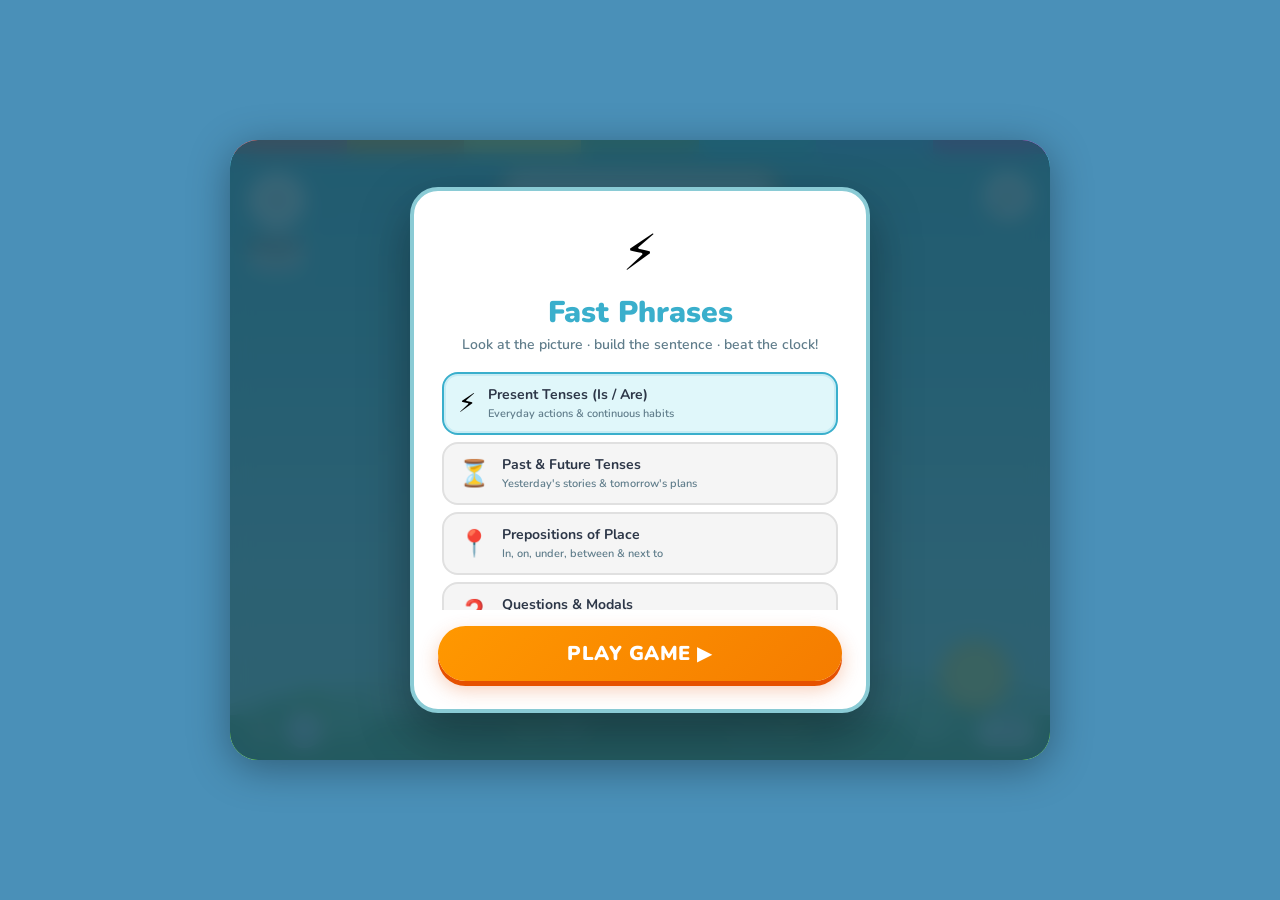
==== backend/game/index.html @ 010b6bb2 "feat: real microphone speaking test with lossless audio compression and IELTS AI evaluation, 1-click" ====
<!DOCTYPE html>
<html lang="en">
<head>
    <meta charset="UTF-8">
    <meta name="viewport" content="width=device-width, initial-scale=1.0, maximum-scale=1.0, user-scalable=no">
    <title>Fast Phrases · Speed Sentence Building Game</title>
    <link rel="preconnect" href="https://fonts.googleapis.com">
    <link rel="preconnect" href="https://fonts.gstatic.com" crossorigin>
    <link href="https://fonts.googleapis.com/css2?family=Fredoka:wght@400;500;600;700&family=Nunito:wght@600;700;800;900&display=swap" rel="stylesheet">
    <style>
        /* ================================================================
           CSS VARIABLES & RESET
           ================================================================ */
        :root {
            --font: 'Nunito', 'Fredoka', system-ui, sans-serif;
            --sky-top: #3AAFCC;
            --sky-mid: #5CC5D8;
            --sky-bot: #8ED8E4;
            --grass-green: #7BC67E;
            --grass-dark: #5DAF60;
            --bush-green: #6DBF5E;
            --bush-dark: #4EA04A;
            --sun-yellow: #FFE44D;
            --sun-orange: #FFD12B;
            --card-bg: rgba(255, 255, 255, 0.12);
            --btn-teal: #C5E8ED;
            --btn-teal-dark: #9FD4DC;
            --btn-teal-border: #8ACBD5;
            --cloud-white: #FFFFFF;
            --gold-frame: #D4A843;
            --gold-light: #F0D078;
            --score-bg: #EEEEEE;
            --text-dark: #2D3748;
            --text-muted: #607D8B;
        }

        * { box-sizing: border-box; margin: 0; padding: 0; }
        *:not(input):not(textarea) { user-select: none; -webkit-user-select: none; }
        html, body { height: 100%; overflow: hidden; }

        body {
            font-family: var(--font);
            background: #4A90B8;
            display: flex;
            align-items: center;
            justify-content: center;
            padding: 10px;
        }

        /* ================================================================
           GAME VIEWPORT — Rounded tablet-style container
           ================================================================ */
        .game-viewport {
            position: relative;
            width: 100%;
            max-width: 820px;
            height: 100%;
            max-height: 620px;
            border-radius: 28px;
            overflow: hidden;
            box-shadow:
                0 8px 40px rgba(0, 0, 0, 0.35),
                inset 0 0 0 4px rgba(255, 255, 255, 0.2);
            display: flex;
            flex-direction: column;
        }

        /* ================================================================
           RAINBOW TIMER BAR (top)
           ================================================================ */
        .rainbow-timer {
            height: 14px;
            display: flex;
            flex-shrink: 0;
            position: relative;
            overflow: hidden;
        }

        .rainbow-timer .segment {
            flex: 1;
            transition: opacity 0.3s ease;
        }

        .rainbow-timer .seg-red { background: #EF5350; }
        .rainbow-timer .seg-orange { background: #FF9800; }
        .rainbow-timer .seg-yellow { background: #FFEB3B; }
        .rainbow-timer .seg-green { background: #66BB6A; }
        .rainbow-timer .seg-teal { background: #26C6DA; }
        .rainbow-timer .seg-blue { background: #42A5F5; }
        .rainbow-timer .seg-purple { background: #AB47BC; }

        .rainbow-timer .segment.depleted {
            opacity: 0.15;
        }

        /* ================================================================
           MAIN GAME AREA — Sky + Landscape
           ================================================================ */
        .game-scene {
            flex: 1;
            position: relative;
            background: linear-gradient(180deg, #3AAFCC 0%, #5CC5D8 35%, #8ED8E4 65%, #A8E4CC 100%);
            display: flex;
            flex-direction: column;
            align-items: center;
            overflow: hidden;
        }

        /* ---- Landscape Elements (SVG-drawn) ---- */
        .landscape {
            position: absolute;
            bottom: 0;
            left: 0;
            right: 0;
            height: 140px;
            pointer-events: none;
            z-index: 0;
        }

        /* Sun */
        .sun {
            position: absolute;
            bottom: 50px;
            right: 40px;
            width: 70px;
            height: 70px;
            background: radial-gradient(circle, #FFE44D 40%, #FFD12B 70%, transparent 72%);
            border-radius: 50%;
            z-index: 0;
            animation: sun-glow 4s ease-in-out infinite alternate;
        }

        @keyframes sun-glow {
            from { box-shadow: 0 0 30px rgba(255, 228, 77, 0.5); transform: scale(1); }
            to { box-shadow: 0 0 50px rgba(255, 228, 77, 0.7); transform: scale(1.06); }
        }

        /* ---- Score Badge (circular, left side) ---- */
        .score-badge {
            position: absolute;
            top: 18px;
            left: 18px;
            z-index: 10;
            display: flex;
            flex-direction: column;
            align-items: center;
            gap: 6px;
        }

        .score-circle {
            width: 56px;
            height: 56px;
            background: #FFFFFF;
            border-radius: 50%;
            display: flex;
            align-items: center;
            justify-content: center;
            font-size: 20px;
            font-weight: 900;
            color: var(--text-dark);
            box-shadow: 0 3px 10px rgba(0, 0, 0, 0.15);
        }

        .score-label {
            background: #E0E0E0;
            padding: 3px 12px;
            border-radius: 20px;
            font-size: 12px;
            font-weight: 800;
            color: #555;
            text-align: center;
            line-height: 1.2;
        }
        .score-label .score-num {
            display: block;
            font-size: 14px;
            color: #333;
        }

        /* ---- Sound Button (right side) ---- */
        .sound-btn {
            position: absolute;
            top: 18px;
            right: 18px;
            z-index: 10;
            width: 48px;
            height: 48px;
            background: #FFFFFF;
            border: none;
            border-radius: 50%;
            font-size: 22px;
            cursor: pointer;
            box-shadow: 0 3px 10px rgba(0, 0, 0, 0.15);
            display: flex;
            align-items: center;
            justify-content: center;
            transition: transform 0.15s;
        }
        .sound-btn:hover { transform: scale(1.08); }
        .sound-btn:active { transform: scale(0.95); }
        .sound-btn.muted { opacity: 0.5; }

        /* ---- Lives (hearts, right of score or right side) ---- */
        .lives-row {
            position: absolute;
            top: 82px;
            left: 18px;
            z-index: 10;
            display: flex;
            gap: 3px;
        }
        .lives-row .heart {
            font-size: 18px;
            transition: transform 0.3s, opacity 0.3s, filter 0.3s;
        }
        .lives-row .heart.lost {
            opacity: 0.3;
            filter: grayscale(1);
        }
        .lives-row .heart.shake {
            animation: heart-shake 0.4s ease;
        }

        @keyframes heart-shake {
            0%, 100% { transform: translateX(0); }
            20%, 60% { transform: translateX(-3px); }
            40%, 80% { transform: translateX(3px); }
        }

        /* ---- Progress Counter (bottom right) ---- */
        .progress-pill {
            position: absolute;
            bottom: 14px;
            right: 16px;
            z-index: 10;
            background: rgba(255, 255, 255, 0.85);
            padding: 4px 14px;
            border-radius: 20px;
            font-size: 14px;
            font-weight: 800;
            color: #555;
            box-shadow: 0 2px 6px rgba(0, 0, 0, 0.1);
        }

        /* ---- Settings (bottom left) ---- */
        .bottom-controls {
            position: absolute;
            bottom: 12px;
            left: 14px;
            z-index: 10;
            display: flex;
            gap: 6px;
        }
        .ctrl-btn {
            width: 36px;
            height: 36px;
            border-radius: 50%;
            border: none;
            font-size: 16px;
            cursor: pointer;
            display: flex;
            align-items: center;
            justify-content: center;
            box-shadow: 0 2px 6px rgba(0, 0, 0, 0.12);
            transition: transform 0.15s;
        }
        .ctrl-btn:hover { transform: scale(1.1); }
        .ctrl-btn.settings-btn { background: #E0E0E0; color: #555; }
        .ctrl-btn.flag-btn { background: #4CAF50; color: #FFF; }

        /* ================================================================
           ILLUSTRATION FRAME (Golden bordered image area)
           ================================================================ */
        .illustration-frame {
            margin-top: 16px;
            width: 280px;
            height: 200px;
            background: linear-gradient(135deg, #F0D078 0%, #D4A843 50%, #C49A38 100%);
            border-radius: 22px;
            padding: 5px;
            box-shadow: 0 6px 20px rgba(0, 0, 0, 0.2);
            z-index: 5;
            animation: frame-enter 0.45s cubic-bezier(0.34, 1.56, 0.64, 1);
        }

        @keyframes frame-enter {
            from { transform: scale(0.8) translateY(-15px); opacity: 0; }
            to { transform: scale(1) translateY(0); opacity: 1; }
        }

        .illustration-inner {
            width: 100%;
            height: 100%;
            background: linear-gradient(145deg, #E8F4FD, #DCEEFB);
            border-radius: 18px;
            display: flex;
            flex-direction: column;
            align-items: center;
            justify-content: center;
            gap: 8px;
            overflow: hidden;
            position: relative;
        }

        .illustration-emoji {
            font-size: 72px;
            animation: emoji-bounce 2.5s ease-in-out infinite;
            filter: drop-shadow(0 4px 8px rgba(0, 0, 0, 0.1));
        }

        @keyframes emoji-bounce {
            0%, 100% { transform: translateY(0) scale(1); }
            50% { transform: translateY(-8px) scale(1.05); }
        }

        .illustration-context {
            font-size: 13px;
            font-weight: 700;
            color: #3D6B7A;
            text-align: center;
            padding: 0 12px;
            max-width: 90%;
        }

        /* ================================================================
           CLOUD SENTENCE SLOT
           ================================================================ */
        .cloud-slot-wrapper {
            margin-top: -10px;
            z-index: 6;
            position: relative;
        }

        .cloud-slot {
            background: var(--cloud-white);
            min-width: 340px;
            max-width: 580px;
            min-height: 50px;
            padding: 10px 24px;
            border-radius: 30px;
            display: flex;
            align-items: center;
            justify-content: center;
            flex-wrap: wrap;
            gap: 6px;
            box-shadow: 0 4px 14px rgba(0, 0, 0, 0.08);
            position: relative;
            transition: all 0.3s ease;
        }

        /* Cloud bumps */
        .cloud-slot::before,
        .cloud-slot::after {
            content: '';
            position: absolute;
            background: var(--cloud-white);
            border-radius: 50%;
        }
        .cloud-slot::before {
            width: 40px;
            height: 40px;
            top: -14px;
            left: 60px;
        }
        .cloud-slot::after {
            width: 52px;
            height: 48px;
            top: -18px;
            right: 80px;
        }

        .cloud-slot .dots {
            font-size: 20px;
            font-weight: 900;
            color: #90A4AE;
            letter-spacing: 4px;
        }

        .cloud-slot.correct {
            background: #C8E6C9;
            animation: cloud-pop 0.45s ease;
        }
        .cloud-slot.correct::before, .cloud-slot.correct::after { background: #C8E6C9; }

        .cloud-slot.wrong {
            background: #FFCDD2;
            animation: cloud-shake 0.4s ease;
        }
        .cloud-slot.wrong::before, .cloud-slot.wrong::after { background: #FFCDD2; }

        @keyframes cloud-pop {
            0% { transform: scale(0.96); }
            40% { transform: scale(1.04); }
            100% { transform: scale(1); }
        }

        @keyframes cloud-shake {
            0%, 100% { transform: translateX(0); }
            15%, 55% { transform: translateX(-6px); }
            35%, 75% { transform: translateX(6px); }
        }

        .placed-word {
            background: #0288D1;
            color: #FFF;
            font-size: 16px;
            font-weight: 700;
            padding: 6px 16px;
            border-radius: 20px;
            box-shadow: 0 2px 0 #01579B;
            animation: word-pop 0.25s cubic-bezier(0.175, 0.885, 0.32, 1.275);
        }

        @keyframes word-pop {
            from { transform: scale(0.5); opacity: 0; }
            to { transform: scale(1); opacity: 1; }
        }

        /* ================================================================
           WORD CHOICE BUTTONS
           ================================================================ */
        .word-choices {
            margin-top: 12px;
            z-index: 5;
            display: flex;
            flex-wrap: wrap;
            justify-content: center;
            gap: 10px;
            padding: 0 20px;
            max-width: 600px;
        }

        .choice-btn {
            background: var(--btn-teal);
            color: var(--text-dark);
            border: 2.5px solid var(--btn-teal-border);
            font-family: var(--font);
            font-size: 17px;
            font-weight: 700;
            padding: 12px 26px;
            border-radius: 16px;
            cursor: pointer;
            box-shadow: 0 4px 0 var(--btn-teal-dark), 0 5px 10px rgba(0, 0, 0, 0.1);
            transition: all 0.1s ease;
            position: relative;
            top: 0;
        }

        .choice-btn:hover {
            top: -2px;
            box-shadow: 0 6px 0 var(--btn-teal-dark), 0 8px 14px rgba(0, 0, 0, 0.12);
            background: #D4EEF3;
        }

        .choice-btn:active {
            top: 3px;
            box-shadow: 0 1px 0 var(--btn-teal-dark);
        }

        .choice-btn.used {
            opacity: 0.2;
            pointer-events: none;
            box-shadow: none;
            top: 0;
            transform: scale(0.9);
        }

        .choice-btn.wrong-flash {
            animation: btn-shake 0.35s ease;
            background: #FFCDD2;
            border-color: #EF9A9A;
        }

        @keyframes btn-shake {
            0%, 100% { transform: translateX(0); }
            20%, 60% { transform: translateX(-4px); }
            40%, 80% { transform: translateX(4px); }
        }

        /* ================================================================
           SCORE POPUP
           ================================================================ */
        .score-popup {
            position: absolute;
            top: 40%;
            left: 50%;
            transform: translate(-50%, -50%);
            font-size: 36px;
            font-weight: 900;
            color: #FF9800;
            text-shadow: 0 3px 8px rgba(0, 0, 0, 0.25), 0 0 20px rgba(255, 152, 0, 0.4);
            z-index: 50;
            pointer-events: none;
            animation: score-fly 0.9s cubic-bezier(0.23, 1, 0.32, 1) forwards;
        }

        @keyframes score-fly {
            0% { transform: translate(-50%, -50%) scale(0.5); opacity: 0; }
            25% { transform: translate(-50%, -70%) scale(1.3); opacity: 1; }
            100% { transform: translate(-50%, -140%) scale(0.7); opacity: 0; }
        }

        /* ================================================================
           CONFETTI
           ================================================================ */
        .confetti-container {
            position: absolute;
            inset: 0;
            pointer-events: none;
            z-index: 100;
            overflow: hidden;
        }
        .confetti {
            position: absolute;
            border-radius: 3px;
            animation: confetti-fall linear forwards;
        }
        @keyframes confetti-fall {
            0% { transform: translateY(-20px) rotate(0deg); opacity: 1; }
            100% { transform: translateY(700px) rotate(720deg); opacity: 0; }
        }

        /* ================================================================
           OVERLAY SCREENS (Menu & Game Over)
           ================================================================ */
        .overlay {
            position: absolute;
            inset: 0;
            background: rgba(30, 80, 100, 0.88);
            backdrop-filter: blur(10px);
            display: flex;
            align-items: center;
            justify-content: center;
            padding: 16px;
            z-index: 200;
            overflow-y: auto;
        }
        .overlay.hidden { display: none !important; }

        .modal-card {
            background: #FFFFFF;
            border-radius: 28px;
            max-width: 460px;
            width: 100%;
            padding: 28px 24px;
            text-align: center;
            box-shadow: 0 20px 50px rgba(0, 0, 0, 0.35);
            border: 4px solid var(--btn-teal-border);
            animation: modal-pop 0.4s cubic-bezier(0.34, 1.56, 0.64, 1);
        }

        @keyframes modal-pop {
            from { transform: scale(0.75) translateY(20px); opacity: 0; }
            to { transform: scale(1) translateY(0); opacity: 1; }
        }

        .modal-card .game-logo { font-size: 50px; margin-bottom: 4px; }
        .modal-card h1 {
            font-size: 30px;
            font-weight: 900;
            color: var(--sky-top);
            margin-bottom: 2px;
        }
        .modal-card .subtitle {
            font-size: 14px;
            color: var(--text-muted);
            margin-bottom: 16px;
            font-weight: 600;
        }

        /* Category buttons in menu */
        .cat-grid {
            display: flex;
            flex-direction: column;
            gap: 7px;
            margin-bottom: 16px;
            max-height: 240px;
            overflow-y: auto;
            padding: 2px 4px;
        }
        .cat-grid::-webkit-scrollbar { width: 4px; }
        .cat-grid::-webkit-scrollbar-track { background: transparent; }
        .cat-grid::-webkit-scrollbar-thumb { background: #B0BEC5; border-radius: 10px; }

        .cat-btn {
            background: #F5F5F5;
            border: 2px solid #E0E0E0;
            border-radius: 16px;
            padding: 11px 14px;
            display: flex;
            align-items: center;
            gap: 12px;
            cursor: pointer;
            text-align: left;
            transition: all 0.15s ease;
            font-family: var(--font);
        }
        .cat-btn:hover {
            border-color: var(--sky-top);
            background: #E0F7FA;
            transform: translateX(3px);
        }
        .cat-btn.selected {
            border-color: var(--sky-top);
            background: #E0F7FA;
            box-shadow: inset 0 0 0 2px rgba(58, 175, 204, 0.15);
        }
        .cat-btn .cat-emoji { font-size: 26px; flex-shrink: 0; }
        .cat-btn .cat-meta h4 { font-size: 14px; color: var(--text-dark); font-weight: 700; }
        .cat-btn .cat-meta span { font-size: 11px; color: var(--text-muted); font-weight: 600; }

        /* Big Play Button */
        .btn-play {
            display: block;
            width: 100%;
            background: linear-gradient(135deg, #FF9800, #F57C00);
            color: #FFF;
            border: none;
            font-family: var(--font);
            font-size: 20px;
            font-weight: 900;
            padding: 14px 32px;
            border-radius: 50px;
            cursor: pointer;
            box-shadow: 0 5px 0 #E65100, 0 8px 20px rgba(230, 81, 0, 0.3);
            transition: all 0.12s ease;
            position: relative;
            top: 0;
            letter-spacing: 0.5px;
        }
        .btn-play:hover { top: -2px; box-shadow: 0 7px 0 #E65100, 0 12px 28px rgba(230, 81, 0, 0.35); }
        .btn-play:active { top: 4px; box-shadow: 0 1px 0 #E65100; }

        /* Game Over panel */
        .results-panel {
            background: #F5F7FA;
            border-radius: 16px;
            padding: 14px 18px;
            margin-bottom: 16px;
        }
        .result-row {
            display: flex;
            justify-content: space-between;
            align-items: center;
            padding: 7px 0;
        }
        .result-row:not(:last-child) { border-bottom: 1px solid #E0E7EE; }
        .result-row .label { font-size: 14px; font-weight: 700; color: var(--text-muted); }
        .result-row .value { font-size: 17px; font-weight: 900; }
        .result-row .value.score { color: #0288D1; }
        .result-row .value.streak { color: #FF9800; }
        .result-row .value.accuracy { color: #4CAF50; }

        .rank-badge {
            font-size: 16px;
            font-weight: 800;
            color: #E65100;
            margin-bottom: 12px;
        }

        /* ================================================================
           STREAK / MULTIPLIER POPUP
           ================================================================ */
        .streak-popup {
            position: absolute;
            top: 16px;
            left: 50%;
            transform: translateX(-50%);
            background: rgba(255, 152, 0, 0.92);
            color: #FFF;
            padding: 5px 18px;
            border-radius: 20px;
            font-size: 15px;
            font-weight: 900;
            z-index: 50;
            animation: streak-show 1.5s ease forwards;
            pointer-events: none;
        }
        @keyframes streak-show {
            0% { transform: translateX(-50%) scale(0.6); opacity: 0; }
            20% { transform: translateX(-50%) scale(1.1); opacity: 1; }
            80% { transform: translateX(-50%) scale(1); opacity: 1; }
            100% { transform: translateX(-50%) translateY(-10px); opacity: 0; }
        }

        /* ================================================================
           RESPONSIVE
           ================================================================ */
        @media (max-width: 600px) {
            .game-viewport { border-radius: 18px; max-height: 100%; }
            .illustration-frame { width: 220px; height: 160px; }
            .illustration-emoji { font-size: 52px; }
            .cloud-slot { min-width: 280px; padding: 8px 18px; }
            .choice-btn { font-size: 15px; padding: 10px 18px; }
            .score-circle { width: 46px; height: 46px; font-size: 17px; }
        }

        @media (max-height: 560px) {
            .illustration-frame { width: 200px; height: 140px; margin-top: 8px; }
            .illustration-emoji { font-size: 44px; }
            .cloud-slot-wrapper { margin-top: -6px; }
            .word-choices { margin-top: 8px; }
        }
    </style>
</head>
<body>

    <div class="game-viewport" id="gameViewport">

        <!-- RAINBOW TIMER -->
        <div class="rainbow-timer" id="rainbowTimer">
            <div class="segment seg-red"></div>
            <div class="segment seg-orange"></div>
            <div class="segment seg-yellow"></div>
            <div class="segment seg-green"></div>
            <div class="segment seg-teal"></div>
            <div class="segment seg-blue"></div>
            <div class="segment seg-purple"></div>
        </div>

        <!-- MAIN GAME SCENE -->
        <div class="game-scene" id="gameScene">

            <!-- LANDSCAPE (SVG hills + grass + bushes + sun) -->
            <svg class="landscape" viewBox="0 0 820 140" preserveAspectRatio="none" xmlns="http://www.w3.org/2000/svg">
                <!-- Far hills -->
                <ellipse cx="200" cy="140" rx="280" ry="80" fill="#8EC78F" opacity="0.6"/>
                <ellipse cx="620" cy="140" rx="320" ry="90" fill="#7BBC7D" opacity="0.5"/>
                <!-- Grass base -->
                <rect x="0" y="95" width="820" height="50" fill="#5DAF60"/>
                <rect x="0" y="100" width="820" height="45" fill="#4EA04A"/>
                <!-- Bushes -->
                <circle cx="80" cy="98" r="28" fill="#6DBF5E"/>
                <circle cx="120" cy="95" r="22" fill="#7BC67E"/>
                <circle cx="50" cy="100" r="20" fill="#5DAF60"/>
                <circle cx="300" cy="96" r="25" fill="#6DBF5E"/>
                <circle cx="340" cy="98" r="20" fill="#7BC67E"/>
                <circle cx="520" cy="95" r="30" fill="#5DAF60"/>
                <circle cx="560" cy="97" r="22" fill="#6DBF5E"/>
                <circle cx="700" cy="96" r="26" fill="#7BC67E"/>
                <circle cx="740" cy="99" r="20" fill="#5DAF60"/>
                <!-- Grass blades -->
                <path d="M0,100 Q10,88 20,100 Q30,86 40,100 Q50,90 60,100 Q70,85 80,100 Q90,88 100,100 Q110,86 120,100 Q130,90 140,100 Q150,86 160,100 Q170,88 180,100 Q190,86 200,100 Q210,90 220,100 Q230,85 240,100 Q250,88 260,100 Q270,86 280,100 Q290,90 300,100 Q310,85 320,100 Q330,88 340,100 Q350,86 360,100 Q370,90 380,100 Q390,86 400,100 Q410,88 420,100 Q430,86 440,100 Q450,90 460,100 Q470,85 480,100 Q490,88 500,100 Q510,86 520,100 Q530,90 540,100 Q550,86 560,100 Q570,88 580,100 Q590,86 600,100 Q610,90 620,100 Q630,85 640,100 Q650,88 660,100 Q670,86 680,100 Q690,90 700,100 Q710,86 720,100 Q730,88 740,100 Q750,86 760,100 Q770,90 780,100 Q790,86 800,100 Q810,90 820,100" fill="#5DAF60"/>
            </svg>

            <!-- Sun -->
            <div class="sun"></div>

            <!-- Score Badge -->
            <div class="score-badge">
                <div class="score-circle" id="streakCircle">0</div>
                <div class="score-label">
                    Score
                    <span class="score-num" id="scoreNum">0</span>
                </div>
            </div>

            <!-- Sound Button -->
            <button class="sound-btn" id="soundBtn" title="Toggle Sound">🔊</button>

            <!-- Lives -->
            <div class="lives-row" id="livesRow">
                <span class="heart">❤️</span>
                <span class="heart">❤️</span>
                <span class="heart">❤️</span>
            </div>

            <!-- Illustration Frame -->
            <div class="illustration-frame" id="illustrationFrame">
                <div class="illustration-inner">
                    <span class="illustration-emoji" id="sceneEmoji">🐱</span>
                    <span class="illustration-context" id="sceneContext">A fluffy cat napping quietly</span>
                </div>
            </div>

            <!-- Cloud Sentence Slot -->
            <div class="cloud-slot-wrapper">
                <div class="cloud-slot" id="cloudSlot">
                    <span class="dots">···  ···</span>
                </div>
            </div>

            <!-- Word Choices -->
            <div class="word-choices" id="wordChoices"></div>

            <!-- Progress Counter -->
            <div class="progress-pill" id="progressPill">1/20</div>

            <!-- Bottom Controls -->
            <div class="bottom-controls">
                <button class="ctrl-btn flag-btn" title="Menu">🏠</button>
                <button class="ctrl-btn settings-btn" id="settingsBtn" title="Settings">⚙️</button>
            </div>
        </div>

        <!-- ===== START MENU OVERLAY ===== -->
        <div class="overlay" id="menuOverlay">
            <div class="modal-card">
                <div class="game-logo">⚡</div>
                <h1>Fast Phrases</h1>
                <p class="subtitle">Look at the picture · build the sentence · beat the clock!</p>

                <div class="cat-grid" id="catGrid"></div>

                <button class="btn-play" id="btnStart">PLAY GAME ▶</button>
            </div>
        </div>

        <!-- ===== GAME OVER OVERLAY ===== -->
        <div class="overlay hidden" id="gameOverOverlay">
            <div class="modal-card">
                <div class="game-logo">🏁</div>
                <h1 style="color: #E65100;">Game Over!</h1>
                <p class="rank-badge" id="rankText">⚡ Speed Sentence Champion!</p>

                <div class="results-panel">
                    <div class="result-row">
                        <span class="label">Final Score</span>
                        <span class="value score" id="finalScore">0</span>
                    </div>
                    <div class="result-row">
                        <span class="label">Best Streak</span>
                        <span class="value streak" id="finalStreak">0 🔥</span>
                    </div>
                    <div class="result-row">
                        <span class="label">Accuracy</span>
                        <span class="value accuracy" id="finalAccuracy">0%</span>
                    </div>
                    <div class="result-row">
                        <span class="label">Questions</span>
                        <span class="value" id="finalQuestions" style="color:#333;">0 / 0</span>
                    </div>
                </div>

                <button class="btn-play" id="btnRestart">PLAY AGAIN 🔁</button>
            </div>
        </div>
    </div>

    <script>
    // ==================================================================
    // AUDIO ENGINE
    // ==================================================================
    const Audio = (() => {
        let ctx = null;
        let muted = false;

        const init = () => { if (!ctx) ctx = new (window.AudioContext || window.webkitAudioContext)(); };

        const play = (type) => {
            if (muted) return;
            init();
            if (!ctx) return;
            const osc = ctx.createOscillator();
            const gain = ctx.createGain();
            osc.connect(gain);
            gain.connect(ctx.destination);
            const t = ctx.currentTime;

            switch (type) {
                case 'click':
                    osc.frequency.setValueAtTime(520, t);
                    osc.frequency.exponentialRampToValueAtTime(700, t + 0.04);
                    gain.gain.setValueAtTime(0.12, t);
                    gain.gain.exponentialRampToValueAtTime(0.001, t + 0.06);
                    osc.start(t); osc.stop(t + 0.06);
                    break;
                case 'place':
                    osc.type = 'triangle';
                    osc.frequency.setValueAtTime(440, t);
                    osc.frequency.exponentialRampToValueAtTime(880, t + 0.06);
                    gain.gain.setValueAtTime(0.1, t);
                    gain.gain.exponentialRampToValueAtTime(0.001, t + 0.1);
                    osc.start(t); osc.stop(t + 0.1);
                    break;
                case 'correct':
                    osc.type = 'sine';
                    osc.frequency.setValueAtTime(523, t);
                    osc.frequency.setValueAtTime(659, t + 0.1);
                    osc.frequency.setValueAtTime(784, t + 0.2);
                    osc.frequency.setValueAtTime(1047, t + 0.3);
                    gain.gain.setValueAtTime(0.18, t);
                    gain.gain.exponentialRampToValueAtTime(0.001, t + 0.45);
                    osc.start(t); osc.stop(t + 0.45);
                    break;
                case 'wrong':
                    osc.type = 'sawtooth';
                    osc.frequency.setValueAtTime(180, t);
                    osc.frequency.exponentialRampToValueAtTime(90, t + 0.2);
                    gain.gain.setValueAtTime(0.18, t);
                    gain.gain.exponentialRampToValueAtTime(0.001, t + 0.25);
                    osc.start(t); osc.stop(t + 0.25);
                    break;
                case 'gameover':
                    osc.type = 'sine';
                    osc.frequency.setValueAtTime(440, t);
                    osc.frequency.setValueAtTime(349, t + 0.15);
                    osc.frequency.setValueAtTime(293, t + 0.3);
                    osc.frequency.setValueAtTime(220, t + 0.45);
                    gain.gain.setValueAtTime(0.18, t);
                    gain.gain.exponentialRampToValueAtTime(0.001, t + 0.6);
                    osc.start(t); osc.stop(t + 0.6);
                    break;
            }
        };

        return {
            play,
            toggle: () => { muted = !muted; return muted; },
            isMuted: () => muted
        };
    })();

    // ==================================================================
    // CONFETTI
    // ==================================================================
    function spawnConfetti(n = 25) {
        const c = document.createElement('div');
        c.className = 'confetti-container';
        document.getElementById('gameViewport').appendChild(c);
        const colors = ['#FF9800','#4CAF50','#2196F3','#E91E63','#FFEB3B','#9C27B0','#00BCD4'];
        for (let i = 0; i < n; i++) {
            const el = document.createElement('div');
            el.className = 'confetti';
            el.style.left = Math.random()*100+'%';
            el.style.background = colors[Math.floor(Math.random()*colors.length)];
            el.style.width = (5+Math.random()*6)+'px';
            el.style.height = (5+Math.random()*6)+'px';
            el.style.animationDuration = (1.5+Math.random()*1.5)+'s';
            el.style.animationDelay = (Math.random()*0.4)+'s';
            c.appendChild(el);
        }
        setTimeout(() => c.remove(), 3500);
    }

    function showScorePopup(pts) {
        const p = document.createElement('div');
        p.className = 'score-popup';
        p.textContent = `+${pts}`;
        document.getElementById('gameScene').appendChild(p);
        setTimeout(() => p.remove(), 1000);
    }

    function showStreakPopup(streak) {
        if (streak < 3) return;
        const labels = {3:'x2 Multiplier!', 6:'x3 ON FIRE!', 9:'x4 UNSTOPPABLE!'};
        const label = labels[streak];
        if (!label) return;
        const p = document.createElement('div');
        p.className = 'streak-popup';
        p.textContent = `🔥 ${label}`;
        document.getElementById('gameScene').appendChild(p);
        setTimeout(() => p.remove(), 1600);
    }

    // ==================================================================
    // QUESTION BANKS
    // ==================================================================
    const CATEGORIES = {
        "present": {
            title: "Present Tenses (Is / Are)",
            emoji: "⚡",
            desc: "Everyday actions & continuous habits",
            items: [
                { context: "A fluffy cat napping on a warm sofa", emoji: "🐱", chunks: ["The cat", "is sleeping", "on the sofa."] },
                { context: "Children playing football in the schoolyard", emoji: "⚽", chunks: ["The children", "are playing", "football outside."] },
                { context: "A chef preparing fresh vegetable soup", emoji: "🍲", chunks: ["The chef", "is making", "fresh soup."] },
                { context: "A student reading an exciting adventure novel", emoji: "📖", chunks: ["She", "is reading", "an exciting book."] },
                { context: "The sun shining brightly over the green hills", emoji: "☀️", chunks: ["The sun", "is shining", "brightly today."] },
                { context: "A young boy drinking cold orange juice", emoji: "🥤", chunks: ["He", "is drinking", "a glass of juice."] },
                { context: "Two friends riding bicycles through the park", emoji: "🚲", chunks: ["They", "are riding", "their bicycles."] },
                { context: "Birds singing beautifully in the tall tree", emoji: "🐦", chunks: ["The birds", "are singing", "in the tree."] },
                { context: "A woman painting a beautiful sunset landscape", emoji: "🎨", chunks: ["She", "is painting", "a picture."] },
                { context: "A dog chasing its tail in the garden", emoji: "🐕", chunks: ["The dog", "is running", "in the garden."] }
            ]
        },
        "past_future": {
            title: "Past & Future Tenses",
            emoji: "⏳",
            desc: "Yesterday's stories & tomorrow's plans",
            items: [
                { context: "Yesterday we visited the grand museum", emoji: "🏛️", chunks: ["We", "visited", "the museum", "yesterday."] },
                { context: "He bought fresh red apples at the market", emoji: "🍎", chunks: ["He", "bought", "fresh apples", "at the store."] },
                { context: "Tomorrow it will rain in the afternoon", emoji: "🌧️", chunks: ["It", "will rain", "heavily tomorrow."] },
                { context: "They are travelling to London next week", emoji: "✈️", chunks: ["They", "are going to", "visit London."] },
                { context: "She wrote an inspiring letter last night", emoji: "✉️", chunks: ["She", "wrote", "a long letter."] },
                { context: "The family ate dinner together at the restaurant", emoji: "🍽️", chunks: ["The family", "ate dinner", "at the restaurant."] },
                { context: "He will study medicine at the university", emoji: "🎓", chunks: ["He", "will study", "medicine next year."] },
                { context: "They watched a scary movie last weekend", emoji: "🎬", chunks: ["They", "watched", "a scary movie."] },
                { context: "She is going to bake a chocolate cake", emoji: "🎂", chunks: ["She", "is going to", "bake a cake."] },
                { context: "We played volleyball on the sunny beach", emoji: "🏐", chunks: ["We", "played volleyball", "on the beach."] }
            ]
        },
        "location": {
            title: "Prepositions of Place",
            emoji: "📍",
            desc: "In, on, under, between & next to",
            items: [
                { context: "A puppy hiding beneath the wooden table", emoji: "🐶", chunks: ["The puppy", "is hiding", "under the table."] },
                { context: "Keys resting on the kitchen counter", emoji: "🔑", chunks: ["The keys", "are lying", "on the counter."] },
                { context: "A clock hanging between two posters", emoji: "⏰", chunks: ["The clock", "hangs", "between the posters."] },
                { context: "A red car parked in front of the house", emoji: "🚗", chunks: ["A red car", "is parked", "in front of", "the house."] },
                { context: "Coffee sitting next to the laptop", emoji: "☕", chunks: ["The coffee", "is sitting", "next to the laptop."] },
                { context: "A cat sitting on top of the bookshelf", emoji: "📚", chunks: ["The cat", "is sitting", "on the bookshelf."] },
                { context: "Children playing behind the tall fence", emoji: "🏡", chunks: ["The children", "are playing", "behind the fence."] },
                { context: "A bird perched on the window ledge", emoji: "🪟", chunks: ["A bird", "is perched", "on the window."] }
            ]
        },
        "modals": {
            title: "Questions & Modals",
            emoji: "❓",
            desc: "Can, must, should & Wh- questions",
            items: [
                { context: "Asking where the train station is", emoji: "🚉", chunks: ["Where", "is", "the train station?"] },
                { context: "Penguins cannot fly in the sky", emoji: "🐧", chunks: ["Penguins", "cannot fly", "in the sky."] },
                { context: "Asking what time the supermarket opens", emoji: "🏪", chunks: ["What time", "does", "the store open?"] },
                { context: "Students should study before the exam", emoji: "📚", chunks: ["You", "should study", "before the exam."] },
                { context: "Checking if there is milk in the fridge", emoji: "🥛", chunks: ["Is there", "any milk", "in the fridge?"] },
                { context: "He can speak three different languages", emoji: "🗣️", chunks: ["He", "can speak", "three languages."] },
                { context: "Asking how much the red shoes cost", emoji: "👟", chunks: ["How much", "do", "the shoes cost?"] },
                { context: "You must wear a seatbelt in the car", emoji: "🚗", chunks: ["You", "must wear", "a seatbelt."] }
            ]
        },
        "comparatives": {
            title: "Comparatives & Superlatives",
            emoji: "📊",
            desc: "Bigger, better, the best & more",
            items: [
                { context: "An elephant is bigger than a mouse", emoji: "🐘", chunks: ["An elephant", "is bigger", "than a mouse."] },
                { context: "This is the tallest building in the city", emoji: "🏙️", chunks: ["This is", "the tallest building", "in the city."] },
                { context: "Pizza is more popular than salad", emoji: "🍕", chunks: ["Pizza", "is more popular", "than salad."] },
                { context: "She runs faster than her older brother", emoji: "🏃", chunks: ["She", "runs faster", "than her brother."] },
                { context: "This is the most beautiful garden I have seen", emoji: "🌺", chunks: ["This is", "the most beautiful", "garden."] },
                { context: "A cheetah is the fastest land animal", emoji: "🐆", chunks: ["A cheetah", "is the fastest", "land animal."] },
                { context: "Math is harder than art for some students", emoji: "🧮", chunks: ["Math", "is harder", "than art."] },
                { context: "Summer is warmer than winter", emoji: "🌡️", chunks: ["Summer", "is warmer", "than winter."] }
            ]
        }
    };

    // ==================================================================
    // GAME STATE
    // ==================================================================
    let G = {
        cat: 'present', deck: [], cur: null,
        score: 0, streak: 0, maxStreak: 0, lives: 3,
        total: 0, correct: 0,
        placed: [], remaining: [],
        timer: null, totalTime: 12, timeLeft: 12,
        questionNum: 0, totalQuestions: 20,
        playing: false
    };

    // ==================================================================
    // DOM REFS
    // ==================================================================
    const $ = id => document.getElementById(id);
    const rainbowTimer = $('rainbowTimer');
    const segments = rainbowTimer.querySelectorAll('.segment');
    const streakCircle = $('streakCircle');
    const scoreNum = $('scoreNum');
    const livesRow = $('livesRow');
    const sceneEmoji = $('sceneEmoji');
    const sceneContext = $('sceneContext');
    const cloudSlot = $('cloudSlot');
    const wordChoices = $('wordChoices');
    const progressPill = $('progressPill');
    const illustrationFrame = $('illustrationFrame');
    const menuOverlay = $('menuOverlay');
    const gameOverOverlay = $('gameOverOverlay');
    const catGrid = $('catGrid');
    const soundBtn = $('soundBtn');

    // ==================================================================
    // CATEGORY MENU
    // ==================================================================
    function buildMenu() {
        catGrid.innerHTML = '';
        Object.entries(CATEGORIES).forEach(([key, cat], i) => {
            const b = document.createElement('button');
            b.className = `cat-btn ${i===0?'selected':''}`;
            b.dataset.key = key;
            b.innerHTML = `<span class="cat-emoji">${cat.emoji}</span><div class="cat-meta"><h4>${cat.title}</h4><span>${cat.desc}</span></div>`;
            b.addEventListener('click', () => {
                catGrid.querySelectorAll('.cat-btn').forEach(x => x.classList.remove('selected'));
                b.classList.add('selected');
                G.cat = key;
                Audio.play('click');
            });
            catGrid.appendChild(b);
        });
    }

    // ==================================================================
    // LIVES
    // ==================================================================
    function renderLives(shake = false) {
        livesRow.innerHTML = '';
        for (let i = 0; i < 3; i++) {
            const s = document.createElement('span');
            s.className = 'heart';
            s.textContent = '❤️';
            if (i >= G.lives) s.classList.add('lost');
            if (shake && i < G.lives) s.classList.add('shake');
            livesRow.appendChild(s);
        }
    }

    // ==================================================================
    // STATS
    // ==================================================================
    function updateStats() {
        scoreNum.textContent = G.score;
        streakCircle.textContent = G.streak;
        progressPill.textContent = `${G.questionNum}/${G.totalQuestions}`;
    }

    // ==================================================================
    // RAINBOW TIMER
    // ==================================================================
    function getTime() {
        if (G.streak >= 10) return 4.5;
        if (G.streak >= 8) return 5.5;
        if (G.streak >= 5) return 7;
        if (G.streak >= 3) return 9;
        return 12;
    }

    function startTimer() {
        clearInterval(G.timer);
        G.totalTime = getTime();
        G.timeLeft = G.totalTime;
        segments.forEach(s => s.classList.remove('depleted'));

        const tick = 40;
        G.timer = setInterval(() => {
            G.timeLeft -= tick / 1000;
            const pct = Math.max(0, G.timeLeft / G.totalTime);

            // Deplete segments from right to left
            const totalSegs = segments.length;
            const activeSegs = Math.ceil(pct * totalSegs);
            segments.forEach((s, i) => {
                if (i >= activeSegs) s.classList.add('depleted');
                else s.classList.remove('depleted');
            });

            if (G.timeLeft <= 0) {
                clearInterval(G.timer);
                handleTimeout();
            }
        }, tick);
    }

    // ==================================================================
    // GAME FLOW
    // ==================================================================
    function startGame() {
        menuOverlay.classList.add('hidden');
        gameOverOverlay.classList.add('hidden');

        G.score = 0; G.streak = 0; G.maxStreak = 0; G.lives = 3;
        G.total = 0; G.correct = 0; G.questionNum = 0;
        G.playing = true;

        const items = CATEGORIES[G.cat].items;
        // Duplicate + shuffle for ~20 questions
        G.deck = [...items, ...items].sort(() => Math.random() - 0.5);
        G.totalQuestions = G.deck.length;

        updateStats();
        renderLives();
        nextRound();
    }

    function nextRound() {
        if (G.lives <= 0 || G.deck.length === 0) { endGame(); return; }

        G.cur = G.deck.pop();
        G.placed = [];
        G.remaining = [...G.cur.chunks];
        G.questionNum++;

        // Update illustration
        sceneEmoji.textContent = G.cur.emoji;
        sceneContext.textContent = G.cur.context;
        illustrationFrame.style.animation = 'none';
        void illustrationFrame.offsetHeight;
        illustrationFrame.style.animation = '';

        // Reset cloud slot
        cloudSlot.className = 'cloud-slot';
        cloudSlot.innerHTML = '<span class="dots">···  ···</span>';

        // Scramble word choices
        const scrambled = [...G.cur.chunks].sort(() => Math.random() - 0.5);
        wordChoices.innerHTML = '';
        scrambled.forEach(chunk => {
            const btn = document.createElement('button');
            btn.className = 'choice-btn';
            btn.textContent = chunk;
            btn.addEventListener('click', () => onWordClick(btn, chunk));
            wordChoices.appendChild(btn);
        });

        updateStats();
        startTimer();
    }

    function onWordClick(btn, chunk) {
        Audio.play('place');
        const expected = G.remaining[0];

        if (chunk === expected) {
            btn.classList.add('used');
            G.remaining.shift();
            G.placed.push(chunk);

            // Update cloud slot
            cloudSlot.innerHTML = '';
            G.placed.forEach(w => {
                const pill = document.createElement('span');
                pill.className = 'placed-word';
                pill.textContent = w;
                cloudSlot.appendChild(pill);
            });
            // Add remaining dots
            if (G.remaining.length > 0) {
                const dots = document.createElement('span');
                dots.className = 'dots';
                dots.textContent = '···'.repeat(G.remaining.length);
                dots.style.marginLeft = '4px';
                cloudSlot.appendChild(dots);
            }

            // Complete!
            if (G.remaining.length === 0) {
                clearInterval(G.timer);
                handleSuccess();
            }
        } else {
            btn.classList.add('wrong-flash');
            setTimeout(() => btn.classList.remove('wrong-flash'), 400);
            handleMistake();
        }
    }

    function handleSuccess() {
        Audio.play('correct');
        cloudSlot.classList.add('correct');

        G.streak++;
        if (G.streak > G.maxStreak) G.maxStreak = G.streak;
        G.total++; G.correct++;

        let mult = G.streak >= 9 ? 4 : (G.streak >= 6 ? 3 : (G.streak >= 3 ? 2 : 1));
        const speed = Math.max(0.3, G.timeLeft / G.totalTime);
        const pts = Math.round(120 * mult * speed);
        G.score += pts;

        updateStats();
        renderLives();
        showScorePopup(pts);
        showStreakPopup(G.streak);
        spawnConfetti(18);

        setTimeout(nextRound, 1100);
    }

    function handleMistake() {
        Audio.play('wrong');
        cloudSlot.classList.add('wrong');
        G.lives--; G.streak = 0; G.total++;
        updateStats();
        renderLives(true);

        setTimeout(() => {
            cloudSlot.classList.remove('wrong');
            if (G.lives <= 0) { clearInterval(G.timer); endGame(); }
        }, 600);
    }

    function handleTimeout() {
        Audio.play('wrong');
        cloudSlot.classList.add('wrong');
        G.lives--; G.streak = 0; G.total++;
        updateStats();
        renderLives(true);

        // Show correct answer
        cloudSlot.innerHTML = '';
        G.cur.chunks.forEach(w => {
            const pill = document.createElement('span');
            pill.className = 'placed-word';
            pill.style.background = '#EF5350';
            pill.style.boxShadow = '0 2px 0 #C62828';
            pill.textContent = w;
            cloudSlot.appendChild(pill);
        });

        setTimeout(() => {
            if (G.lives <= 0) endGame();
            else nextRound();
        }, 1200);
    }

    function endGame() {
        clearInterval(G.timer);
        G.playing = false;
        Audio.play('gameover');

        const acc = G.total > 0 ? Math.round((G.correct / G.total) * 100) : 0;
        $('finalScore').textContent = G.score;
        $('finalStreak').textContent = `${G.maxStreak} 🔥`;
        $('finalAccuracy').textContent = `${acc}%`;
        $('finalQuestions').textContent = `${G.correct} / ${G.total}`;

        let rank = '📚 Sentence Beginner';
        if (G.score >= 2000) rank = '👑 Fast Phrases Grandmaster!';
        else if (G.score >= 1200) rank = '⚡ Speed Sentence Champion!';
        else if (G.score >= 600) rank = '🌟 Fluency Builder';
        else if (G.score >= 300) rank = '🌱 Grammar Learner';
        $('rankText').textContent = rank;

        gameOverOverlay.classList.remove('hidden');
        if (G.score >= 600) spawnConfetti(40);
    }

    // ==================================================================
    // EVENT LISTENERS
    // ==================================================================
    $('btnStart').addEventListener('click', () => { Audio.play('click'); startGame(); });
    $('btnRestart').addEventListener('click', () => {
        Audio.play('click');
        gameOverOverlay.classList.add('hidden');
        menuOverlay.classList.remove('hidden');
    });

    soundBtn.addEventListener('click', () => {
        const m = Audio.toggle();
        soundBtn.textContent = m ? '🔇' : '🔊';
        soundBtn.classList.toggle('muted', m);
    });

    document.querySelector('.flag-btn').addEventListener('click', () => {
        if (G.playing) {
            clearInterval(G.timer);
            G.playing = false;
        }
        menuOverlay.classList.remove('hidden');
        gameOverOverlay.classList.add('hidden');
    });

    document.addEventListener('keydown', (e) => {
        if (e.key === 'Enter') {
            if (!menuOverlay.classList.contains('hidden')) { Audio.play('click'); startGame(); }
            else if (!gameOverOverlay.classList.contains('hidden')) {
                Audio.play('click');
                gameOverOverlay.classList.add('hidden');
                menuOverlay.classList.remove('hidden');
            }
        }
    });

    // ==================================================================
    // INIT
    // ==================================================================
    buildMenu();
    </script>
</body>
</html>
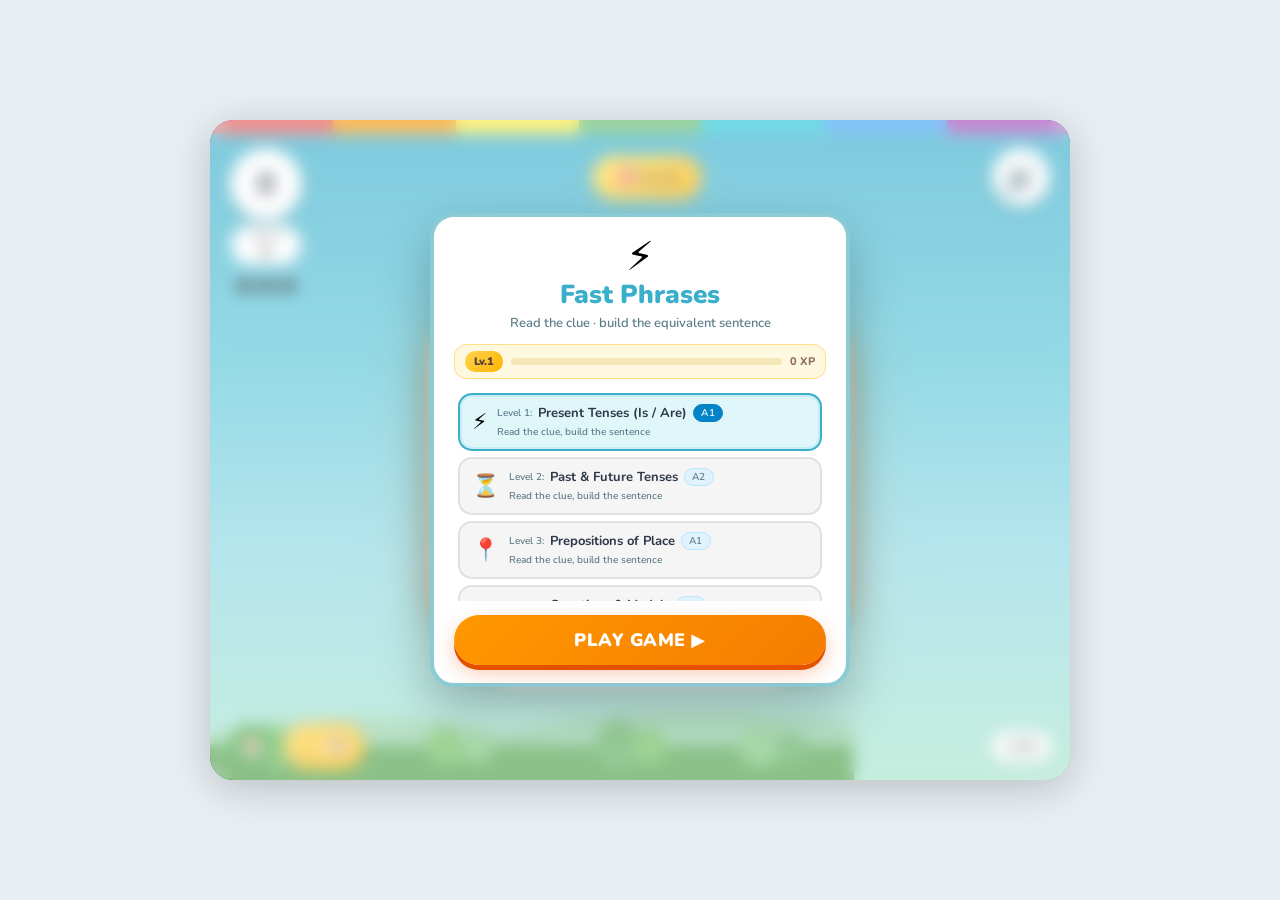
==== commit bbd02fc7: "feat: complete gamified dashboard, Firebase auth & data sync, and Vercel deployment configuration" ====
--- a/backend/game/index.html
+++ b/backend/game/index.html
@@ -1,78 +1,72 @@
 <!DOCTYPE html>
 <html lang="en">
+
 <head>
     <meta charset="UTF-8">
     <meta name="viewport" content="width=device-width, initial-scale=1.0, maximum-scale=1.0, user-scalable=no">
     <title>Fast Phrases · Speed Sentence Building Game</title>
     <link rel="preconnect" href="https://fonts.googleapis.com">
     <link rel="preconnect" href="https://fonts.gstatic.com" crossorigin>
-    <link href="https://fonts.googleapis.com/css2?family=Fredoka:wght@400;500;600;700&family=Nunito:wght@600;700;800;900&display=swap" rel="stylesheet">
+    <link
+        href="https://fonts.googleapis.com/css2?family=Fredoka:wght@400;500;600;700&family=Nunito:wght@600;700;800;900&display=swap"
+        rel="stylesheet">
     <style>
-        /* ================================================================
-           CSS VARIABLES & RESET
-           ================================================================ */
         :root {
             --font: 'Nunito', 'Fredoka', system-ui, sans-serif;
             --sky-top: #3AAFCC;
-            --sky-mid: #5CC5D8;
-            --sky-bot: #8ED8E4;
-            --grass-green: #7BC67E;
-            --grass-dark: #5DAF60;
-            --bush-green: #6DBF5E;
-            --bush-dark: #4EA04A;
-            --sun-yellow: #FFE44D;
-            --sun-orange: #FFD12B;
-            --card-bg: rgba(255, 255, 255, 0.12);
             --btn-teal: #C5E8ED;
             --btn-teal-dark: #9FD4DC;
             --btn-teal-border: #8ACBD5;
-            --cloud-white: #FFFFFF;
-            --gold-frame: #D4A843;
-            --gold-light: #F0D078;
-            --score-bg: #EEEEEE;
             --text-dark: #2D3748;
             --text-muted: #607D8B;
         }
 
-        * { box-sizing: border-box; margin: 0; padding: 0; }
-        *:not(input):not(textarea) { user-select: none; -webkit-user-select: none; }
-        html, body { height: 100%; overflow: hidden; }
+        * {
+            box-sizing: border-box;
+            margin: 0;
+            padding: 0;
+        }
+
+        *:not(input):not(textarea) {
+            user-select: none;
+            -webkit-user-select: none;
+        }
+
+        html,
+        body {
+            height: 100vh;
+            height: 100dvh;
+            overflow: hidden;
+        }
 
         body {
             font-family: var(--font);
-            background: #4A90B8;
+            background: #E8EEF2;
             display: flex;
             align-items: center;
             justify-content: center;
-            padding: 10px;
-        }
-
-        /* ================================================================
-           GAME VIEWPORT — Rounded tablet-style container
-           ================================================================ */
+            padding: 8px;
+        }
+
         .game-viewport {
             position: relative;
             width: 100%;
-            max-width: 820px;
+            max-width: 860px;
             height: 100%;
-            max-height: 620px;
-            border-radius: 28px;
+            max-height: 660px;
+            border-radius: 24px;
             overflow: hidden;
-            box-shadow:
-                0 8px 40px rgba(0, 0, 0, 0.35),
-                inset 0 0 0 4px rgba(255, 255, 255, 0.2);
+            box-shadow: 0 8px 40px rgba(0, 0, 0, 0.2), inset 0 0 0 4px rgba(255, 255, 255, 0.4);
             display: flex;
             flex-direction: column;
-        }
-
-        /* ================================================================
-           RAINBOW TIMER BAR (top)
-           ================================================================ */
+            background: #5CC5D8;
+        }
+
+        /* RAINBOW TIMER */
         .rainbow-timer {
             height: 14px;
             display: flex;
             flex-shrink: 0;
-            position: relative;
             overflow: hidden;
         }
 
@@ -81,292 +75,331 @@
             transition: opacity 0.3s ease;
         }
 
-        .rainbow-timer .seg-red { background: #EF5350; }
-        .rainbow-timer .seg-orange { background: #FF9800; }
-        .rainbow-timer .seg-yellow { background: #FFEB3B; }
-        .rainbow-timer .seg-green { background: #66BB6A; }
-        .rainbow-timer .seg-teal { background: #26C6DA; }
-        .rainbow-timer .seg-blue { background: #42A5F5; }
-        .rainbow-timer .seg-purple { background: #AB47BC; }
-
         .rainbow-timer .segment.depleted {
             opacity: 0.15;
         }
 
-        /* ================================================================
-           MAIN GAME AREA — Sky + Landscape
-           ================================================================ */
+        .seg-red {
+            background: #EF5350;
+        }
+
+        .seg-orange {
+            background: #FF9800;
+        }
+
+        .seg-yellow {
+            background: #FFEB3B;
+        }
+
+        .seg-green {
+            background: #66BB6A;
+        }
+
+        .seg-teal {
+            background: #26C6DA;
+        }
+
+        .seg-blue {
+            background: #42A5F5;
+        }
+
+        .seg-purple {
+            background: #AB47BC;
+        }
+
+        /* SCENE */
         .game-scene {
             flex: 1;
+            min-height: 0;
             position: relative;
-            background: linear-gradient(180deg, #3AAFCC 0%, #5CC5D8 35%, #8ED8E4 65%, #A8E4CC 100%);
             display: flex;
             flex-direction: column;
-            align-items: center;
+            background: linear-gradient(180deg, #3AAFCC 0%, #5CC5D8 35%, #8ED8E4 65%, #A8E4CC 100%);
             overflow: hidden;
         }
 
-        /* ---- Landscape Elements (SVG-drawn) ---- */
         .landscape {
             position: absolute;
             bottom: 0;
             left: 0;
             right: 0;
-            height: 140px;
+            height: 110px;
             pointer-events: none;
             z-index: 0;
         }
 
-        /* Sun */
-        .sun {
-            position: absolute;
-            bottom: 50px;
-            right: 40px;
-            width: 70px;
-            height: 70px;
-            background: radial-gradient(circle, #FFE44D 40%, #FFD12B 70%, transparent 72%);
-            border-radius: 50%;
-            z-index: 0;
-            animation: sun-glow 4s ease-in-out infinite alternate;
-        }
-
-        @keyframes sun-glow {
-            from { box-shadow: 0 0 30px rgba(255, 228, 77, 0.5); transform: scale(1); }
-            to { box-shadow: 0 0 50px rgba(255, 228, 77, 0.7); transform: scale(1.06); }
-        }
-
-        /* ---- Score Badge (circular, left side) ---- */
-        .score-badge {
-            position: absolute;
-            top: 18px;
-            left: 18px;
+        /* HUD TOP */
+        .hud-top {
+            width: 100%;
+            padding: 14px 20px 0;
+            display: flex;
+            align-items: flex-start;
+            justify-content: space-between;
+            gap: 10px;
+            flex-shrink: 0;
+            position: relative;
             z-index: 10;
+        }
+
+        .hud-left {
             display: flex;
             flex-direction: column;
             align-items: center;
             gap: 6px;
         }
 
+        .hud-center {
+            flex: 1;
+            display: flex;
+            justify-content: center;
+            padding-top: 8px;
+        }
+
+        .hud-right {
+            display: flex;
+            align-items: flex-start;
+        }
+
+        .score-badge {
+            display: flex;
+            flex-direction: column;
+            align-items: center;
+            gap: 5px;
+        }
+
         .score-circle {
-            width: 56px;
-            height: 56px;
+            width: 72px;
+            height: 72px;
             background: #FFFFFF;
             border-radius: 50%;
             display: flex;
             align-items: center;
             justify-content: center;
-            font-size: 20px;
+            font-size: 30px;
             font-weight: 900;
             color: var(--text-dark);
-            box-shadow: 0 3px 10px rgba(0, 0, 0, 0.15);
+            box-shadow: 0 4px 14px rgba(0, 0, 0, 0.18), inset 0 -3px 0 rgba(0, 0, 0, 0.06);
+            transition: transform 0.2s;
+            border: 3px solid #FFFFFF;
+        }
+
+        .score-circle.pulse {
+            transform: scale(1.15);
         }
 
         .score-label {
-            background: #E0E0E0;
-            padding: 3px 12px;
-            border-radius: 20px;
-            font-size: 12px;
+            background: #FFFFFF;
+            padding: 4px 14px;
+            border-radius: 22px;
+            font-size: 11px;
             font-weight: 800;
-            color: #555;
+            color: #666;
             text-align: center;
-            line-height: 1.2;
-        }
+            line-height: 1.15;
+            box-shadow: 0 2px 8px rgba(0, 0, 0, 0.12);
+            min-width: 70px;
+        }
+
         .score-label .score-num {
             display: block;
-            font-size: 14px;
-            color: #333;
-        }
-
-        /* ---- Sound Button (right side) ---- */
+            font-size: 16px;
+            color: #222;
+            margin-top: 1px;
+        }
+
+        .lives-row {
+            display: flex;
+            gap: 3px;
+            margin-top: 2px;
+        }
+
+        .heart {
+            font-size: 22px;
+            transition: transform 0.3s, opacity 0.3s, filter 0.3s;
+            filter: drop-shadow(0 2px 3px rgba(0, 0, 0, 0.15));
+        }
+
+        .heart.lost {
+            opacity: 0.25;
+            filter: grayscale(1);
+        }
+
+        .heart.shake {
+            animation: heart-shake 0.4s ease;
+        }
+
+        @keyframes heart-shake {
+
+            0%,
+            100% {
+                transform: translateX(0);
+            }
+
+            20%,
+            60% {
+                transform: translateX(-4px);
+            }
+
+            40%,
+            80% {
+                transform: translateX(4px);
+            }
+        }
+
+        .level-pill {
+            background: linear-gradient(135deg, #FFE44D, #FFB300);
+            color: #5D4037;
+            padding: 9px 22px;
+            border-radius: 26px;
+            font-size: 18px;
+            font-weight: 900;
+            box-shadow: 0 4px 12px rgba(255, 180, 0, 0.45), inset 0 -2px 0 rgba(0, 0, 0, 0.08);
+            white-space: nowrap;
+            letter-spacing: 0.3px;
+        }
+
         .sound-btn {
-            position: absolute;
-            top: 18px;
-            right: 18px;
-            z-index: 10;
-            width: 48px;
-            height: 48px;
+            width: 58px;
+            height: 58px;
             background: #FFFFFF;
             border: none;
             border-radius: 50%;
-            font-size: 22px;
+            font-size: 28px;
             cursor: pointer;
-            box-shadow: 0 3px 10px rgba(0, 0, 0, 0.15);
+            box-shadow: 0 4px 12px rgba(0, 0, 0, 0.18), inset 0 -3px 0 rgba(0, 0, 0, 0.05);
             display: flex;
             align-items: center;
             justify-content: center;
             transition: transform 0.15s;
-        }
-        .sound-btn:hover { transform: scale(1.08); }
-        .sound-btn:active { transform: scale(0.95); }
-        .sound-btn.muted { opacity: 0.5; }
-
-        /* ---- Lives (hearts, right of score or right side) ---- */
-        .lives-row {
-            position: absolute;
-            top: 82px;
-            left: 18px;
-            z-index: 10;
-            display: flex;
-            gap: 3px;
-        }
-        .lives-row .heart {
-            font-size: 18px;
-            transition: transform 0.3s, opacity 0.3s, filter 0.3s;
-        }
-        .lives-row .heart.lost {
-            opacity: 0.3;
-            filter: grayscale(1);
-        }
-        .lives-row .heart.shake {
-            animation: heart-shake 0.4s ease;
-        }
-
-        @keyframes heart-shake {
-            0%, 100% { transform: translateX(0); }
-            20%, 60% { transform: translateX(-3px); }
-            40%, 80% { transform: translateX(3px); }
-        }
-
-        /* ---- Progress Counter (bottom right) ---- */
-        .progress-pill {
-            position: absolute;
-            bottom: 14px;
-            right: 16px;
-            z-index: 10;
-            background: rgba(255, 255, 255, 0.85);
-            padding: 4px 14px;
-            border-radius: 20px;
-            font-size: 14px;
-            font-weight: 800;
-            color: #555;
-            box-shadow: 0 2px 6px rgba(0, 0, 0, 0.1);
-        }
-
-        /* ---- Settings (bottom left) ---- */
-        .bottom-controls {
-            position: absolute;
-            bottom: 12px;
-            left: 14px;
-            z-index: 10;
-            display: flex;
-            gap: 6px;
-        }
-        .ctrl-btn {
-            width: 36px;
-            height: 36px;
-            border-radius: 50%;
-            border: none;
-            font-size: 16px;
-            cursor: pointer;
-            display: flex;
-            align-items: center;
-            justify-content: center;
-            box-shadow: 0 2px 6px rgba(0, 0, 0, 0.12);
-            transition: transform 0.15s;
-        }
-        .ctrl-btn:hover { transform: scale(1.1); }
-        .ctrl-btn.settings-btn { background: #E0E0E0; color: #555; }
-        .ctrl-btn.flag-btn { background: #4CAF50; color: #FFF; }
-
-        /* ================================================================
-           ILLUSTRATION FRAME (Golden bordered image area)
-           ================================================================ */
-        .illustration-frame {
-            margin-top: 16px;
-            width: 280px;
-            height: 200px;
-            background: linear-gradient(135deg, #F0D078 0%, #D4A843 50%, #C49A38 100%);
-            border-radius: 22px;
-            padding: 5px;
-            box-shadow: 0 6px 20px rgba(0, 0, 0, 0.2);
-            z-index: 5;
-            animation: frame-enter 0.45s cubic-bezier(0.34, 1.56, 0.64, 1);
-        }
-
-        @keyframes frame-enter {
-            from { transform: scale(0.8) translateY(-15px); opacity: 0; }
-            to { transform: scale(1) translateY(0); opacity: 1; }
-        }
-
-        .illustration-inner {
-            width: 100%;
-            height: 100%;
-            background: linear-gradient(145deg, #E8F4FD, #DCEEFB);
-            border-radius: 18px;
+            border: 3px solid #FFFFFF;
+        }
+
+        .sound-btn:hover {
+            transform: scale(1.08);
+        }
+
+        .sound-btn:active {
+            transform: scale(0.95);
+        }
+
+        .sound-btn.muted {
+            opacity: 0.55;
+        }
+
+        /* SCENE BODY */
+        .scene-body {
+            flex: 1;
+            min-height: 0;
             display: flex;
             flex-direction: column;
             align-items: center;
             justify-content: center;
-            gap: 8px;
+            gap: 14px;
+            padding: 10px 16px 0;
+            width: 100%;
+            position: relative;
+            z-index: 5;
+        }
+
+        .illustration-frame {
+            width: 420px;
+            height: 290px;
+            flex-shrink: 0;
+            background: linear-gradient(135deg, #F0D078 0%, #D4A843 50%, #C49A38 100%);
+            border-radius: 26px;
+            padding: 6px;
+            box-shadow:
+                0 10px 30px rgba(0, 0, 0, 0.28),
+                0 0 0 1px rgba(255, 255, 255, 0.4),
+                0 0 60px rgba(212, 168, 67, 0.35);
+            animation: frame-enter 0.45s cubic-bezier(0.34, 1.56, 0.64, 1);
+        }
+
+        @keyframes frame-enter {
+            from {
+                transform: scale(0.8) translateY(-15px);
+                opacity: 0;
+            }
+
+            to {
+                transform: scale(1) translateY(0);
+                opacity: 1;
+            }
+        }
+
+        .illustration-inner {
+            width: 100%;
+            height: 100%;
+            background: radial-gradient(ellipse at center, #F4FAFF 0%, #DCEEFB 70%, #C8E0F0 100%);
+            border-radius: 22px;
+            display: flex;
+            flex-direction: column;
+            align-items: center;
+            justify-content: center;
+            gap: 12px;
             overflow: hidden;
             position: relative;
+            box-shadow: inset 0 0 50px rgba(58, 175, 204, 0.12);
         }
 
         .illustration-emoji {
-            font-size: 72px;
+            font-size: 110px;
+            line-height: 1;
             animation: emoji-bounce 2.5s ease-in-out infinite;
-            filter: drop-shadow(0 4px 8px rgba(0, 0, 0, 0.1));
+            filter: drop-shadow(0 6px 12px rgba(0, 0, 0, 0.15));
         }
 
         @keyframes emoji-bounce {
-            0%, 100% { transform: translateY(0) scale(1); }
-            50% { transform: translateY(-8px) scale(1.05); }
+
+            0%,
+            100% {
+                transform: translateY(0) scale(1);
+            }
+
+            50% {
+                transform: translateY(-10px) scale(1.05);
+            }
         }
 
         .illustration-context {
-            font-size: 13px;
+            font-size: 14px;
             font-weight: 700;
             color: #3D6B7A;
             text-align: center;
-            padding: 0 12px;
-            max-width: 90%;
-        }
-
-        /* ================================================================
-           CLOUD SENTENCE SLOT
-           ================================================================ */
+            padding: 4px 18px;
+            max-width: 95%;
+            line-height: 1.3;
+            font-style: italic;
+            opacity: 0.9;
+        }
+
+        .illustration-context::before {
+            content: "💭 ";
+            font-style: normal;
+        }
+
+        /* CLOUD SLOT */
         .cloud-slot-wrapper {
-            margin-top: -10px;
-            z-index: 6;
-            position: relative;
+            width: 100%;
+            display: flex;
+            justify-content: center;
+            flex-shrink: 0;
         }
 
         .cloud-slot {
-            background: var(--cloud-white);
-            min-width: 340px;
-            max-width: 580px;
-            min-height: 50px;
-            padding: 10px 24px;
-            border-radius: 30px;
+            background: #FFFFFF;
+            min-width: 300px;
+            max-width: 620px;
+            min-height: 52px;
+            padding: 12px 24px;
+            border-radius: 26px;
             display: flex;
             align-items: center;
             justify-content: center;
             flex-wrap: wrap;
             gap: 6px;
-            box-shadow: 0 4px 14px rgba(0, 0, 0, 0.08);
-            position: relative;
-            transition: all 0.3s ease;
-        }
-
-        /* Cloud bumps */
-        .cloud-slot::before,
-        .cloud-slot::after {
-            content: '';
-            position: absolute;
-            background: var(--cloud-white);
-            border-radius: 50%;
-        }
-        .cloud-slot::before {
-            width: 40px;
-            height: 40px;
-            top: -14px;
-            left: 60px;
-        }
-        .cloud-slot::after {
-            width: 52px;
-            height: 48px;
-            top: -18px;
-            right: 80px;
+            box-shadow: 0 5px 16px rgba(0, 0, 0, 0.1);
+            transition: background 0.3s ease;
         }
 
         .cloud-slot .dots {
@@ -380,24 +413,42 @@
             background: #C8E6C9;
             animation: cloud-pop 0.45s ease;
         }
-        .cloud-slot.correct::before, .cloud-slot.correct::after { background: #C8E6C9; }
 
         .cloud-slot.wrong {
             background: #FFCDD2;
             animation: cloud-shake 0.4s ease;
         }
-        .cloud-slot.wrong::before, .cloud-slot.wrong::after { background: #FFCDD2; }
 
         @keyframes cloud-pop {
-            0% { transform: scale(0.96); }
-            40% { transform: scale(1.04); }
-            100% { transform: scale(1); }
+            0% {
+                transform: scale(0.96);
+            }
+
+            40% {
+                transform: scale(1.04);
+            }
+
+            100% {
+                transform: scale(1);
+            }
         }
 
         @keyframes cloud-shake {
-            0%, 100% { transform: translateX(0); }
-            15%, 55% { transform: translateX(-6px); }
-            35%, 75% { transform: translateX(6px); }
+
+            0%,
+            100% {
+                transform: translateX(0);
+            }
+
+            15%,
+            55% {
+                transform: translateX(-6px);
+            }
+
+            35%,
+            75% {
+                transform: translateX(6px);
+            }
         }
 
         .placed-word {
@@ -411,23 +462,33 @@
             animation: word-pop 0.25s cubic-bezier(0.175, 0.885, 0.32, 1.275);
         }
 
+        .placed-word.hint-revealed {
+            background: #F9A825;
+            box-shadow: 0 2px 0 #F57F17;
+        }
+
         @keyframes word-pop {
-            from { transform: scale(0.5); opacity: 0; }
-            to { transform: scale(1); opacity: 1; }
-        }
-
-        /* ================================================================
-           WORD CHOICE BUTTONS
-           ================================================================ */
+            from {
+                transform: scale(0.5);
+                opacity: 0;
+            }
+
+            to {
+                transform: scale(1);
+                opacity: 1;
+            }
+        }
+
+        /* WORD CHOICES */
         .word-choices {
-            margin-top: 12px;
-            z-index: 5;
             display: flex;
             flex-wrap: wrap;
             justify-content: center;
-            gap: 10px;
-            padding: 0 20px;
-            max-width: 600px;
+            gap: 9px;
+            padding: 0 8px;
+            max-width: 660px;
+            width: 100%;
+            flex-shrink: 0;
         }
 
         .choice-btn {
@@ -437,8 +498,8 @@
             font-family: var(--font);
             font-size: 17px;
             font-weight: 700;
-            padding: 12px 26px;
-            border-radius: 16px;
+            padding: 11px 24px;
+            border-radius: 15px;
             cursor: pointer;
             box-shadow: 0 4px 0 var(--btn-teal-dark), 0 5px 10px rgba(0, 0, 0, 0.1);
             transition: all 0.1s ease;
@@ -465,6 +526,23 @@
             transform: scale(0.9);
         }
 
+        .choice-btn.hint-highlight {
+            background: #FFE082;
+            border-color: #FFB300;
+            box-shadow: 0 4px 0 #FF8F00, 0 5px 10px rgba(0, 0, 0, 0.15);
+            animation: hint-pulse 0.8s ease-in-out infinite alternate;
+        }
+
+        @keyframes hint-pulse {
+            from {
+                transform: scale(1);
+            }
+
+            to {
+                transform: scale(1.05);
+            }
+        }
+
         .choice-btn.wrong-flash {
             animation: btn-shake 0.35s ease;
             background: #FFCDD2;
@@ -472,20 +550,115 @@
         }
 
         @keyframes btn-shake {
-            0%, 100% { transform: translateX(0); }
-            20%, 60% { transform: translateX(-4px); }
-            40%, 80% { transform: translateX(4px); }
-        }
-
-        /* ================================================================
-           SCORE POPUP
-           ================================================================ */
+
+            0%,
+            100% {
+                transform: translateX(0);
+            }
+
+            20%,
+            60% {
+                transform: translateX(-4px);
+            }
+
+            40%,
+            80% {
+                transform: translateX(4px);
+            }
+        }
+
+        /* BOTTOM BAR */
+        .bottom-controls {
+            width: 100%;
+            padding: 10px 18px 12px;
+            display: flex;
+            align-items: center;
+            justify-content: space-between;
+            gap: 8px;
+            flex-shrink: 0;
+            position: relative;
+            z-index: 10;
+        }
+
+        .bottom-left {
+            display: flex;
+            gap: 8px;
+            align-items: center;
+        }
+
+        .ctrl-btn {
+            height: 44px;
+            min-width: 44px;
+            border-radius: 24px;
+            border: none;
+            font-size: 20px;
+            cursor: pointer;
+            display: flex;
+            align-items: center;
+            justify-content: center;
+            box-shadow: 0 3px 8px rgba(0, 0, 0, 0.15);
+            transition: transform 0.15s, box-shadow 0.15s;
+            padding: 0 12px;
+        }
+
+        .ctrl-btn:hover {
+            transform: scale(1.06);
+        }
+
+        .ctrl-btn:active {
+            transform: scale(0.96);
+        }
+
+        .ctrl-btn.flag-btn {
+            background: #4CAF50;
+            color: #FFF;
+        }
+
+        .ctrl-btn.hint-btn {
+            background: linear-gradient(135deg, #FFD54F, #FFB300);
+            color: #5D4037;
+            font-family: var(--font);
+            font-size: 15px;
+            font-weight: 900;
+            gap: 6px;
+            box-shadow: 0 3px 8px rgba(255, 180, 0, 0.35), inset 0 -2px 0 rgba(0, 0, 0, 0.1);
+        }
+
+        .ctrl-btn.hint-btn:disabled {
+            opacity: 0.35;
+            cursor: not-allowed;
+            background: linear-gradient(135deg, #CFD8DC, #B0BEC5);
+            box-shadow: 0 3px 8px rgba(0, 0, 0, 0.1);
+        }
+
+        .ctrl-btn.hint-btn:disabled:hover {
+            transform: none;
+        }
+
+        .hint-count {
+            background: rgba(255, 255, 255, 0.5);
+            padding: 1px 7px;
+            border-radius: 10px;
+            font-size: 13px;
+        }
+
+        .progress-pill {
+            background: rgba(255, 255, 255, 0.95);
+            padding: 6px 16px;
+            border-radius: 22px;
+            font-size: 14px;
+            font-weight: 800;
+            color: #555;
+            box-shadow: 0 2px 8px rgba(0, 0, 0, 0.12);
+        }
+
+        /* POPUPS */
         .score-popup {
             position: absolute;
             top: 40%;
             left: 50%;
             transform: translate(-50%, -50%);
-            font-size: 36px;
+            font-size: 42px;
             font-weight: 900;
             color: #FF9800;
             text-shadow: 0 3px 8px rgba(0, 0, 0, 0.25), 0 0 20px rgba(255, 152, 0, 0.4);
@@ -495,14 +668,102 @@
         }
 
         @keyframes score-fly {
-            0% { transform: translate(-50%, -50%) scale(0.5); opacity: 0; }
-            25% { transform: translate(-50%, -70%) scale(1.3); opacity: 1; }
-            100% { transform: translate(-50%, -140%) scale(0.7); opacity: 0; }
-        }
-
-        /* ================================================================
-           CONFETTI
-           ================================================================ */
+            0% {
+                transform: translate(-50%, -50%) scale(0.5);
+                opacity: 0;
+            }
+
+            25% {
+                transform: translate(-50%, -70%) scale(1.3);
+                opacity: 1;
+            }
+
+            100% {
+                transform: translate(-50%, -140%) scale(0.7);
+                opacity: 0;
+            }
+        }
+
+        .streak-popup {
+            position: absolute;
+            top: 18px;
+            left: 50%;
+            transform: translateX(-50%);
+            background: rgba(255, 152, 0, 0.92);
+            color: #FFF;
+            padding: 7px 22px;
+            border-radius: 22px;
+            font-size: 17px;
+            font-weight: 900;
+            z-index: 50;
+            animation: streak-show 1.5s ease forwards;
+            pointer-events: none;
+            box-shadow: 0 4px 14px rgba(255, 152, 0, 0.4);
+        }
+
+        @keyframes streak-show {
+            0% {
+                transform: translateX(-50%) scale(0.6);
+                opacity: 0;
+            }
+
+            20% {
+                transform: translateX(-50%) scale(1.1);
+                opacity: 1;
+            }
+
+            80% {
+                transform: translateX(-50%) scale(1);
+                opacity: 1;
+            }
+
+            100% {
+                transform: translateX(-50%) translateY(-10px);
+                opacity: 0;
+            }
+        }
+
+        .levelup-toast {
+            position: absolute;
+            top: 30%;
+            left: 50%;
+            transform: translate(-50%, -50%);
+            background: linear-gradient(135deg, #FFD54F, #FFB300);
+            color: #5D4037;
+            padding: 16px 30px;
+            border-radius: 24px;
+            font-size: 20px;
+            font-weight: 900;
+            z-index: 300;
+            box-shadow: 0 8px 24px rgba(255, 180, 0, 0.6);
+            animation: levelup-anim 2.2s ease forwards;
+            pointer-events: none;
+            text-align: center;
+        }
+
+        @keyframes levelup-anim {
+            0% {
+                transform: translate(-50%, -50%) scale(0.3);
+                opacity: 0;
+            }
+
+            20% {
+                transform: translate(-50%, -50%) scale(1.15);
+                opacity: 1;
+            }
+
+            40%,
+            75% {
+                transform: translate(-50%, -50%) scale(1);
+                opacity: 1;
+            }
+
+            100% {
+                transform: translate(-50%, -65%) scale(0.9);
+                opacity: 0;
+            }
+        }
+
         .confetti-container {
             position: absolute;
             inset: 0;
@@ -510,24 +771,31 @@
             z-index: 100;
             overflow: hidden;
         }
+
         .confetti {
             position: absolute;
             border-radius: 3px;
             animation: confetti-fall linear forwards;
         }
+
         @keyframes confetti-fall {
-            0% { transform: translateY(-20px) rotate(0deg); opacity: 1; }
-            100% { transform: translateY(700px) rotate(720deg); opacity: 0; }
-        }
-
-        /* ================================================================
-           OVERLAY SCREENS (Menu & Game Over)
-           ================================================================ */
+            0% {
+                transform: translateY(-20px) rotate(0deg);
+                opacity: 1;
+            }
+
+            100% {
+                transform: translateY(700px) rotate(720deg);
+                opacity: 0;
+            }
+        }
+
+        /* OVERLAYS */
         .overlay {
             position: absolute;
             inset: 0;
-            background: rgba(30, 80, 100, 0.88);
-            backdrop-filter: blur(10px);
+            background: rgba(255, 255, 255, 0.35);
+            backdrop-filter: blur(8px);
             display: flex;
             align-items: center;
             justify-content: center;
@@ -535,81 +803,191 @@
             z-index: 200;
             overflow-y: auto;
         }
-        .overlay.hidden { display: none !important; }
+
+        .overlay.hidden {
+            display: none !important;
+        }
 
         .modal-card {
             background: #FFFFFF;
-            border-radius: 28px;
-            max-width: 460px;
+            border-radius: 24px;
+            max-width: 420px;
             width: 100%;
-            padding: 28px 24px;
+            padding: 20px 20px 18px;
             text-align: center;
-            box-shadow: 0 20px 50px rgba(0, 0, 0, 0.35);
+            box-shadow: 0 20px 50px rgba(0, 0, 0, 0.25);
             border: 4px solid var(--btn-teal-border);
             animation: modal-pop 0.4s cubic-bezier(0.34, 1.56, 0.64, 1);
+            margin: auto;
         }
 
         @keyframes modal-pop {
-            from { transform: scale(0.75) translateY(20px); opacity: 0; }
-            to { transform: scale(1) translateY(0); opacity: 1; }
-        }
-
-        .modal-card .game-logo { font-size: 50px; margin-bottom: 4px; }
+            from {
+                transform: scale(0.75) translateY(20px);
+                opacity: 0;
+            }
+
+            to {
+                transform: scale(1) translateY(0);
+                opacity: 1;
+            }
+        }
+
+        .modal-card .game-logo {
+            font-size: 40px;
+            margin-bottom: 0;
+            line-height: 1;
+        }
+
         .modal-card h1 {
-            font-size: 30px;
+            font-size: 26px;
             font-weight: 900;
             color: var(--sky-top);
             margin-bottom: 2px;
         }
+
         .modal-card .subtitle {
-            font-size: 14px;
+            font-size: 13px;
             color: var(--text-muted);
-            margin-bottom: 16px;
+            margin-bottom: 12px;
             font-weight: 600;
         }
 
-        /* Category buttons in menu */
+        /* LEVEL BAR */
+        .level-bar {
+            display: flex;
+            align-items: center;
+            gap: 8px;
+            background: #FFF8E1;
+            border: 1.5px solid #FFE082;
+            border-radius: 12px;
+            padding: 6px 10px;
+            margin-bottom: 12px;
+        }
+
+        .level-bar .lv-badge {
+            background: linear-gradient(135deg, #FFD54F, #FFB300);
+            color: #5D4037;
+            font-size: 11px;
+            font-weight: 900;
+            padding: 3px 9px;
+            border-radius: 10px;
+            white-space: nowrap;
+        }
+
+        .level-bar .xp-track {
+            flex: 1;
+            background: #F5E6B8;
+            border-radius: 8px;
+            height: 7px;
+            overflow: hidden;
+        }
+
+        .level-bar .xp-fill {
+            height: 100%;
+            width: 0%;
+            background: linear-gradient(90deg, #FF9800, #FFB300);
+            border-radius: 8px;
+            transition: width 0.5s ease;
+        }
+
+        .level-bar .xp-text {
+            font-size: 11px;
+            font-weight: 800;
+            color: #8D6E63;
+            white-space: nowrap;
+        }
+
+        /* CATEGORY LIST */
         .cat-grid {
             display: flex;
             flex-direction: column;
-            gap: 7px;
-            margin-bottom: 16px;
-            max-height: 240px;
+            gap: 6px;
+            margin-bottom: 14px;
+            max-height: 210px;
             overflow-y: auto;
             padding: 2px 4px;
         }
-        .cat-grid::-webkit-scrollbar { width: 4px; }
-        .cat-grid::-webkit-scrollbar-track { background: transparent; }
-        .cat-grid::-webkit-scrollbar-thumb { background: #B0BEC5; border-radius: 10px; }
+
+        .cat-grid::-webkit-scrollbar {
+            width: 4px;
+        }
+
+        .cat-grid::-webkit-scrollbar-thumb {
+            background: #B0BEC5;
+            border-radius: 10px;
+        }
 
         .cat-btn {
             background: #F5F5F5;
             border: 2px solid #E0E0E0;
-            border-radius: 16px;
-            padding: 11px 14px;
+            border-radius: 14px;
+            padding: 9px 12px;
             display: flex;
             align-items: center;
-            gap: 12px;
+            gap: 10px;
             cursor: pointer;
             text-align: left;
+            font-family: var(--font);
             transition: all 0.15s ease;
-            font-family: var(--font);
-        }
+        }
+
         .cat-btn:hover {
             border-color: var(--sky-top);
             background: #E0F7FA;
             transform: translateX(3px);
         }
+
         .cat-btn.selected {
             border-color: var(--sky-top);
             background: #E0F7FA;
             box-shadow: inset 0 0 0 2px rgba(58, 175, 204, 0.15);
         }
-        .cat-btn .cat-emoji { font-size: 26px; flex-shrink: 0; }
-        .cat-btn .cat-meta h4 { font-size: 14px; color: var(--text-dark); font-weight: 700; }
-        .cat-btn .cat-meta span { font-size: 11px; color: var(--text-muted); font-weight: 600; }
-
-        /* Big Play Button */
+
+        .cat-btn .cat-emoji {
+            font-size: 22px;
+            flex-shrink: 0;
+        }
+
+        .cat-btn .cat-meta h4 {
+            font-size: 13px;
+            color: var(--text-dark);
+            font-weight: 700;
+            display: flex;
+            align-items: center;
+            gap: 6px;
+            flex-wrap: wrap;
+        }
+
+        .cat-lv-num {
+            color: #0284C7;
+            font-weight: 800;
+        }
+
+        .cat-level-badge {
+            background: #E0F2FE;
+            color: #0369A1;
+            font-size: 10px;
+            font-weight: 800;
+            padding: 1px 7px;
+            border-radius: 999px;
+            border: 1px solid #BAE6FD;
+            letter-spacing: 0.3px;
+        }
+
+        .cat-btn.selected .cat-level-badge {
+            background: #0284C7;
+            color: #FFFFFF;
+            border-color: #0284C7;
+        }
+
+        .cat-btn .cat-meta span {
+            font-size: 10px;
+            color: var(--text-muted);
+            font-weight: 600;
+        }
+
+        /* BUTTONS */
         .btn-play {
             display: block;
             width: 100%;
@@ -617,9 +995,9 @@
             color: #FFF;
             border: none;
             font-family: var(--font);
-            font-size: 20px;
+            font-size: 18px;
             font-weight: 900;
-            padding: 14px 32px;
+            padding: 13px 28px;
             border-radius: 50px;
             cursor: pointer;
             box-shadow: 0 5px 0 #E65100, 0 8px 20px rgba(230, 81, 0, 0.3);
@@ -628,86 +1006,291 @@
             top: 0;
             letter-spacing: 0.5px;
         }
-        .btn-play:hover { top: -2px; box-shadow: 0 7px 0 #E65100, 0 12px 28px rgba(230, 81, 0, 0.35); }
-        .btn-play:active { top: 4px; box-shadow: 0 1px 0 #E65100; }
-
-        /* Game Over panel */
+
+        .btn-play:hover {
+            top: -2px;
+            box-shadow: 0 7px 0 #E65100, 0 12px 28px rgba(230, 81, 0, 0.35);
+        }
+
+        .btn-play:active {
+            top: 4px;
+            box-shadow: 0 1px 0 #E65100;
+        }
+
+        .btn-secondary {
+            display: block;
+            width: 100%;
+            background: #F5F5F5;
+            color: #333;
+            border: 2px solid #E0E0E0;
+            font-family: var(--font);
+            font-size: 14px;
+            font-weight: 800;
+            padding: 10px 22px;
+            border-radius: 50px;
+            cursor: pointer;
+            margin-top: 8px;
+            transition: all 0.15s ease;
+        }
+
+        .btn-secondary:hover {
+            background: #EEEEEE;
+            border-color: var(--sky-top);
+        }
+
+        .btn-secondary:active {
+            transform: scale(0.98);
+        }
+
+        /* RESULTS */
         .results-panel {
             background: #F5F7FA;
-            border-radius: 16px;
-            padding: 14px 18px;
-            margin-bottom: 16px;
-        }
+            border-radius: 14px;
+            padding: 10px 14px;
+            margin-bottom: 12px;
+        }
+
         .result-row {
             display: flex;
             justify-content: space-between;
             align-items: center;
-            padding: 7px 0;
-        }
-        .result-row:not(:last-child) { border-bottom: 1px solid #E0E7EE; }
-        .result-row .label { font-size: 14px; font-weight: 700; color: var(--text-muted); }
-        .result-row .value { font-size: 17px; font-weight: 900; }
-        .result-row .value.score { color: #0288D1; }
-        .result-row .value.streak { color: #FF9800; }
-        .result-row .value.accuracy { color: #4CAF50; }
+            padding: 5px 0;
+        }
+
+        .result-row:not(:last-child) {
+            border-bottom: 1px solid #E0E7EE;
+        }
+
+        .result-row .label {
+            font-size: 13px;
+            font-weight: 700;
+            color: var(--text-muted);
+        }
+
+        .result-row .value {
+            font-size: 16px;
+            font-weight: 900;
+        }
+
+        .value.score {
+            color: #0288D1;
+        }
+
+        .value.streak {
+            color: #FF9800;
+        }
+
+        .value.accuracy {
+            color: #4CAF50;
+        }
 
         .rank-badge {
-            font-size: 16px;
+            font-size: 15px;
             font-weight: 800;
             color: #E65100;
-            margin-bottom: 12px;
-        }
-
-        /* ================================================================
-           STREAK / MULTIPLIER POPUP
-           ================================================================ */
-        .streak-popup {
-            position: absolute;
-            top: 16px;
-            left: 50%;
-            transform: translateX(-50%);
-            background: rgba(255, 152, 0, 0.92);
-            color: #FFF;
-            padding: 5px 18px;
-            border-radius: 20px;
-            font-size: 15px;
-            font-weight: 900;
-            z-index: 50;
-            animation: streak-show 1.5s ease forwards;
-            pointer-events: none;
-        }
-        @keyframes streak-show {
-            0% { transform: translateX(-50%) scale(0.6); opacity: 0; }
-            20% { transform: translateX(-50%) scale(1.1); opacity: 1; }
-            80% { transform: translateX(-50%) scale(1); opacity: 1; }
-            100% { transform: translateX(-50%) translateY(-10px); opacity: 0; }
-        }
-
-        /* ================================================================
-           RESPONSIVE
-           ================================================================ */
-        @media (max-width: 600px) {
-            .game-viewport { border-radius: 18px; max-height: 100%; }
-            .illustration-frame { width: 220px; height: 160px; }
-            .illustration-emoji { font-size: 52px; }
-            .cloud-slot { min-width: 280px; padding: 8px 18px; }
-            .choice-btn { font-size: 15px; padding: 10px 18px; }
-            .score-circle { width: 46px; height: 46px; font-size: 17px; }
-        }
-
-        @media (max-height: 560px) {
-            .illustration-frame { width: 200px; height: 140px; margin-top: 8px; }
-            .illustration-emoji { font-size: 44px; }
-            .cloud-slot-wrapper { margin-top: -6px; }
-            .word-choices { margin-top: 8px; }
+            margin-bottom: 10px;
+        }
+
+        /* RESPONSIVE */
+        @media (max-width: 720px) {
+            .illustration-frame {
+                width: 360px;
+                height: 250px;
+            }
+
+            .illustration-emoji {
+                font-size: 92px;
+            }
+
+            .choice-btn {
+                font-size: 15px;
+                padding: 10px 18px;
+            }
+
+            .score-circle {
+                width: 62px;
+                height: 62px;
+                font-size: 25px;
+            }
+
+            .score-label {
+                min-width: 62px;
+            }
+
+            .score-label .score-num {
+                font-size: 14px;
+            }
+
+            .level-pill {
+                font-size: 15px;
+                padding: 7px 16px;
+            }
+
+            .sound-btn {
+                width: 50px;
+                height: 50px;
+                font-size: 24px;
+            }
+
+            .heart {
+                font-size: 19px;
+            }
+        }
+
+        @media (max-width: 480px) {
+            .game-viewport {
+                border-radius: 18px;
+            }
+
+            .illustration-frame {
+                width: 300px;
+                height: 210px;
+            }
+
+            .illustration-emoji {
+                font-size: 78px;
+            }
+
+            .illustration-context {
+                font-size: 12px;
+            }
+
+            .choice-btn {
+                font-size: 13px;
+                padding: 8px 13px;
+            }
+
+            .score-circle {
+                width: 56px;
+                height: 56px;
+                font-size: 22px;
+            }
+
+            .score-label {
+                min-width: 56px;
+                padding: 3px 10px;
+                font-size: 10px;
+            }
+
+            .score-label .score-num {
+                font-size: 13px;
+            }
+
+            .level-pill {
+                font-size: 13px;
+                padding: 6px 12px;
+            }
+
+            .sound-btn {
+                width: 44px;
+                height: 44px;
+                font-size: 20px;
+            }
+
+            .heart {
+                font-size: 17px;
+            }
+
+            .ctrl-btn {
+                height: 40px;
+                min-width: 40px;
+                font-size: 18px;
+            }
+
+            .ctrl-btn.hint-btn {
+                font-size: 13px;
+                padding: 0 10px;
+            }
+
+            .hint-count {
+                font-size: 12px;
+                padding: 1px 6px;
+            }
+        }
+
+        @media (max-height: 640px) {
+            .illustration-frame {
+                width: 360px;
+                height: 245px;
+            }
+
+            .illustration-emoji {
+                font-size: 90px;
+            }
+
+            .scene-body {
+                gap: 10px;
+            }
+
+            .hud-top {
+                padding: 10px 16px 0;
+            }
+
+            .score-circle {
+                width: 62px;
+                height: 62px;
+                font-size: 25px;
+            }
+
+            .sound-btn {
+                width: 50px;
+                height: 50px;
+                font-size: 24px;
+            }
+        }
+
+        @media (max-height: 540px) {
+            .illustration-frame {
+                width: 300px;
+                height: 200px;
+            }
+
+            .illustration-emoji {
+                font-size: 72px;
+            }
+
+            .illustration-context {
+                font-size: 12px;
+            }
+
+            .cloud-slot {
+                min-height: 44px;
+                padding: 8px 18px;
+            }
+
+            .scene-body {
+                gap: 6px;
+                padding: 6px 12px 0;
+            }
+
+            .choice-btn {
+                font-size: 14px;
+                padding: 8px 14px;
+            }
+
+            .score-circle {
+                width: 54px;
+                height: 54px;
+                font-size: 22px;
+            }
+
+            .sound-btn {
+                width: 44px;
+                height: 44px;
+                font-size: 20px;
+            }
+
+            .level-pill {
+                font-size: 14px;
+                padding: 6px 14px;
+            }
         }
     </style>
 </head>
+
 <body>
 
     <div class="game-viewport" id="gameViewport">
-
-        <!-- RAINBOW TIMER -->
         <div class="rainbow-timer" id="rainbowTimer">
             <div class="segment seg-red"></div>
             <div class="segment seg-orange"></div>
@@ -718,654 +1301,1451 @@
             <div class="segment seg-purple"></div>
         </div>
 
-        <!-- MAIN GAME SCENE -->
         <div class="game-scene" id="gameScene">
-
-            <!-- LANDSCAPE (SVG hills + grass + bushes + sun) -->
             <svg class="landscape" viewBox="0 0 820 140" preserveAspectRatio="none" xmlns="http://www.w3.org/2000/svg">
-                <!-- Far hills -->
-                <ellipse cx="200" cy="140" rx="280" ry="80" fill="#8EC78F" opacity="0.6"/>
-                <ellipse cx="620" cy="140" rx="320" ry="90" fill="#7BBC7D" opacity="0.5"/>
-                <!-- Grass base -->
-                <rect x="0" y="95" width="820" height="50" fill="#5DAF60"/>
-                <rect x="0" y="100" width="820" height="45" fill="#4EA04A"/>
-                <!-- Bushes -->
-                <circle cx="80" cy="98" r="28" fill="#6DBF5E"/>
-                <circle cx="120" cy="95" r="22" fill="#7BC67E"/>
-                <circle cx="50" cy="100" r="20" fill="#5DAF60"/>
-                <circle cx="300" cy="96" r="25" fill="#6DBF5E"/>
-                <circle cx="340" cy="98" r="20" fill="#7BC67E"/>
-                <circle cx="520" cy="95" r="30" fill="#5DAF60"/>
-                <circle cx="560" cy="97" r="22" fill="#6DBF5E"/>
-                <circle cx="700" cy="96" r="26" fill="#7BC67E"/>
-                <circle cx="740" cy="99" r="20" fill="#5DAF60"/>
-                <!-- Grass blades -->
-                <path d="M0,100 Q10,88 20,100 Q30,86 40,100 Q50,90 60,100 Q70,85 80,100 Q90,88 100,100 Q110,86 120,100 Q130,90 140,100 Q150,86 160,100 Q170,88 180,100 Q190,86 200,100 Q210,90 220,100 Q230,85 240,100 Q250,88 260,100 Q270,86 280,100 Q290,90 300,100 Q310,85 320,100 Q330,88 340,100 Q350,86 360,100 Q370,90 380,100 Q390,86 400,100 Q410,88 420,100 Q430,86 440,100 Q450,90 460,100 Q470,85 480,100 Q490,88 500,100 Q510,86 520,100 Q530,90 540,100 Q550,86 560,100 Q570,88 580,100 Q590,86 600,100 Q610,90 620,100 Q630,85 640,100 Q650,88 660,100 Q670,86 680,100 Q690,90 700,100 Q710,86 720,100 Q730,88 740,100 Q750,86 760,100 Q770,90 780,100 Q790,86 800,100 Q810,90 820,100" fill="#5DAF60"/>
+                <ellipse cx="200" cy="140" rx="280" ry="80" fill="#8EC78F" opacity="0.6" />
+                <ellipse cx="620" cy="140" rx="320" ry="90" fill="#7BBC7D" opacity="0.5" />
+                <rect x="0" y="95" width="820" height="50" fill="#5DAF60" />
+                <rect x="0" y="100" width="820" height="45" fill="#4EA04A" />
+                <circle cx="80" cy="98" r="28" fill="#6DBF5E" />
+                <circle cx="120" cy="95" r="22" fill="#7BC67E" />
+                <circle cx="50" cy="100" r="20" fill="#5DAF60" />
+                <circle cx="300" cy="96" r="25" fill="#6DBF5E" />
+                <circle cx="340" cy="98" r="20" fill="#7BC67E" />
+                <circle cx="520" cy="95" r="30" fill="#5DAF60" />
+                <circle cx="560" cy="97" r="22" fill="#6DBF5E" />
+                <circle cx="700" cy="96" r="26" fill="#7BC67E" />
+                <circle cx="740" cy="99" r="20" fill="#5DAF60" />
             </svg>
 
-            <!-- Sun -->
-            <div class="sun"></div>
-
-            <!-- Score Badge -->
-            <div class="score-badge">
-                <div class="score-circle" id="streakCircle">0</div>
-                <div class="score-label">
-                    Score
-                    <span class="score-num" id="scoreNum">0</span>
+            <div class="hud-top">
+                <div class="hud-left">
+                    <div class="score-badge">
+                        <div class="score-circle" id="streakCircle">0</div>
+                        <div class="score-label">Score<span class="score-num" id="scoreNum">0</span></div>
+                    </div>
+                    <div class="lives-row" id="livesRow">
+                        <span class="heart">❤️</span>
+                        <span class="heart">❤️</span>
+                        <span class="heart">❤️</span>
+                    </div>
+                </div>
+                <div class="hud-center">
+                    <div class="level-pill" id="levelPill">🎯 Lv.1</div>
+                </div>
+                <div class="hud-right">
+                    <button class="sound-btn" id="soundBtn" title="Toggle Sound">🔊</button>
                 </div>
             </div>
 
-            <!-- Sound Button -->
-            <button class="sound-btn" id="soundBtn" title="Toggle Sound">🔊</button>
-
-            <!-- Lives -->
-            <div class="lives-row" id="livesRow">
-                <span class="heart">❤️</span>
-                <span class="heart">❤️</span>
-                <span class="heart">❤️</span>
+            <div class="scene-body">
+                <div class="illustration-frame" id="illustrationFrame">
+                    <div class="illustration-inner">
+                        <span class="illustration-emoji" id="sceneEmoji">🐱</span>
+                        <span class="illustration-context" id="sceneContext">A fluffy cat napping quietly</span>
+                    </div>
+                </div>
+                <div class="cloud-slot-wrapper">
+                    <div class="cloud-slot" id="cloudSlot">
+                        <span class="dots">··· ···</span>
+                    </div>
+                </div>
+                <div class="word-choices" id="wordChoices"></div>
             </div>
 
-            <!-- Illustration Frame -->
-            <div class="illustration-frame" id="illustrationFrame">
-                <div class="illustration-inner">
-                    <span class="illustration-emoji" id="sceneEmoji">🐱</span>
-                    <span class="illustration-context" id="sceneContext">A fluffy cat napping quietly</span>
+            <div class="bottom-controls">
+                <div class="bottom-left">
+                    <button class="ctrl-btn flag-btn" id="homeBtn" title="Menu">🏠</button>
+                    <button class="ctrl-btn hint-btn" id="hintBtn" title="Use Hint — 1 per question">
+                        💡 <span class="hint-count" id="hintCount">10</span>
+                    </button>
                 </div>
-            </div>
-
-            <!-- Cloud Sentence Slot -->
-            <div class="cloud-slot-wrapper">
-                <div class="cloud-slot" id="cloudSlot">
-                    <span class="dots">···  ···</span>
-                </div>
-            </div>
-
-            <!-- Word Choices -->
-            <div class="word-choices" id="wordChoices"></div>
-
-            <!-- Progress Counter -->
-            <div class="progress-pill" id="progressPill">1/20</div>
-
-            <!-- Bottom Controls -->
-            <div class="bottom-controls">
-                <button class="ctrl-btn flag-btn" title="Menu">🏠</button>
-                <button class="ctrl-btn settings-btn" id="settingsBtn" title="Settings">⚙️</button>
+                <div class="progress-pill" id="progressPill">1/20</div>
             </div>
         </div>
 
-        <!-- ===== START MENU OVERLAY ===== -->
+        <!-- START MENU -->
         <div class="overlay" id="menuOverlay">
             <div class="modal-card">
                 <div class="game-logo">⚡</div>
                 <h1>Fast Phrases</h1>
-                <p class="subtitle">Look at the picture · build the sentence · beat the clock!</p>
+                <p class="subtitle">Read the clue · build the equivalent sentence</p>
+
+                <div class="level-bar">
+                    <span class="lv-badge" id="menuLevel">Lv.1</span>
+                    <div class="xp-track">
+                        <div class="xp-fill" id="menuXpFill"></div>
+                    </div>
+                    <span class="xp-text" id="menuXpText">0 XP</span>
+                </div>
 
                 <div class="cat-grid" id="catGrid"></div>
-
                 <button class="btn-play" id="btnStart">PLAY GAME ▶</button>
             </div>
         </div>
 
-        <!-- ===== GAME OVER OVERLAY ===== -->
+        <!-- GAME OVER -->
         <div class="overlay hidden" id="gameOverOverlay">
             <div class="modal-card">
-                <div class="game-logo">🏁</div>
-                <h1 style="color: #E65100;">Game Over!</h1>
+                <div class="game-logo" id="goIcon">🏁</div>
+                <h1 style="color: #E65100;" id="goTitle">Game Over!</h1>
                 <p class="rank-badge" id="rankText">⚡ Speed Sentence Champion!</p>
-
                 <div class="results-panel">
-                    <div class="result-row">
-                        <span class="label">Final Score</span>
-                        <span class="value score" id="finalScore">0</span>
-                    </div>
-                    <div class="result-row">
-                        <span class="label">Best Streak</span>
-                        <span class="value streak" id="finalStreak">0 🔥</span>
-                    </div>
-                    <div class="result-row">
-                        <span class="label">Accuracy</span>
-                        <span class="value accuracy" id="finalAccuracy">0%</span>
-                    </div>
-                    <div class="result-row">
-                        <span class="label">Questions</span>
-                        <span class="value" id="finalQuestions" style="color:#333;">0 / 0</span>
-                    </div>
+                    <div class="result-row"><span class="label">Final Score</span><span class="value score"
+                            id="finalScore">0</span></div>
+                    <div class="result-row"><span class="label">Best Streak</span><span class="value streak"
+                            id="finalStreak">0 🔥</span></div>
+                    <div class="result-row"><span class="label">Accuracy</span><span class="value accuracy"
+                            id="finalAccuracy">0%</span></div>
+                    <div class="result-row"><span class="label">Correct</span><span class="value" id="finalQuestions"
+                            style="color:#333;">0 / 0</span></div>
                 </div>
-
                 <button class="btn-play" id="btnRestart">PLAY AGAIN 🔁</button>
+                <button class="btn-secondary" id="btnGoMenu">MAIN MENU</button>
             </div>
         </div>
     </div>
 
     <script>
-    // ==================================================================
-    // AUDIO ENGINE
-    // ==================================================================
-    const Audio = (() => {
-        let ctx = null;
-        let muted = false;
-
-        const init = () => { if (!ctx) ctx = new (window.AudioContext || window.webkitAudioContext)(); };
-
-        const play = (type) => {
-            if (muted) return;
-            init();
-            if (!ctx) return;
-            const osc = ctx.createOscillator();
-            const gain = ctx.createGain();
-            osc.connect(gain);
-            gain.connect(ctx.destination);
-            const t = ctx.currentTime;
-
-            switch (type) {
-                case 'click':
-                    osc.frequency.setValueAtTime(520, t);
-                    osc.frequency.exponentialRampToValueAtTime(700, t + 0.04);
-                    gain.gain.setValueAtTime(0.12, t);
-                    gain.gain.exponentialRampToValueAtTime(0.001, t + 0.06);
-                    osc.start(t); osc.stop(t + 0.06);
-                    break;
-                case 'place':
-                    osc.type = 'triangle';
-                    osc.frequency.setValueAtTime(440, t);
-                    osc.frequency.exponentialRampToValueAtTime(880, t + 0.06);
-                    gain.gain.setValueAtTime(0.1, t);
-                    gain.gain.exponentialRampToValueAtTime(0.001, t + 0.1);
-                    osc.start(t); osc.stop(t + 0.1);
-                    break;
-                case 'correct':
-                    osc.type = 'sine';
-                    osc.frequency.setValueAtTime(523, t);
-                    osc.frequency.setValueAtTime(659, t + 0.1);
-                    osc.frequency.setValueAtTime(784, t + 0.2);
-                    osc.frequency.setValueAtTime(1047, t + 0.3);
-                    gain.gain.setValueAtTime(0.18, t);
-                    gain.gain.exponentialRampToValueAtTime(0.001, t + 0.45);
-                    osc.start(t); osc.stop(t + 0.45);
-                    break;
-                case 'wrong':
-                    osc.type = 'sawtooth';
-                    osc.frequency.setValueAtTime(180, t);
-                    osc.frequency.exponentialRampToValueAtTime(90, t + 0.2);
-                    gain.gain.setValueAtTime(0.18, t);
-                    gain.gain.exponentialRampToValueAtTime(0.001, t + 0.25);
-                    osc.start(t); osc.stop(t + 0.25);
-                    break;
-                case 'gameover':
-                    osc.type = 'sine';
-                    osc.frequency.setValueAtTime(440, t);
-                    osc.frequency.setValueAtTime(349, t + 0.15);
-                    osc.frequency.setValueAtTime(293, t + 0.3);
-                    osc.frequency.setValueAtTime(220, t + 0.45);
-                    gain.gain.setValueAtTime(0.18, t);
-                    gain.gain.exponentialRampToValueAtTime(0.001, t + 0.6);
-                    osc.start(t); osc.stop(t + 0.6);
-                    break;
-            }
+        /* ==================================================================
+           AUDIO ENGINE
+           ================================================================== */
+        const AudioFX = (() => {
+            let ctx = null; let muted = false;
+            const init = () => { if (!ctx) ctx = new (window.AudioContext || window.webkitAudioContext)(); };
+            const play = (type) => {
+                if (muted) return; init(); if (!ctx) return;
+                const osc = ctx.createOscillator(); const gain = ctx.createGain();
+                osc.connect(gain); gain.connect(ctx.destination);
+                const t = ctx.currentTime;
+                switch (type) {
+                    case 'click':
+                        osc.frequency.setValueAtTime(520, t);
+                        osc.frequency.exponentialRampToValueAtTime(700, t + 0.04);
+                        gain.gain.setValueAtTime(0.12, t);
+                        gain.gain.exponentialRampToValueAtTime(0.001, t + 0.06);
+                        osc.start(t); osc.stop(t + 0.06); break;
+                    case 'place':
+                        osc.type = 'triangle';
+                        osc.frequency.setValueAtTime(440, t);
+                        osc.frequency.exponentialRampToValueAtTime(880, t + 0.06);
+                        gain.gain.setValueAtTime(0.1, t);
+                        gain.gain.exponentialRampToValueAtTime(0.001, t + 0.1);
+                        osc.start(t); osc.stop(t + 0.1); break;
+                    case 'correct':
+                        osc.type = 'sine';
+                        [523, 659, 784, 1047].forEach((f, i) => osc.frequency.setValueAtTime(f, t + i * 0.1));
+                        gain.gain.setValueAtTime(0.18, t);
+                        gain.gain.exponentialRampToValueAtTime(0.001, t + 0.45);
+                        osc.start(t); osc.stop(t + 0.45); break;
+                    case 'wrong':
+                        osc.type = 'sawtooth';
+                        osc.frequency.setValueAtTime(180, t);
+                        osc.frequency.exponentialRampToValueAtTime(90, t + 0.2);
+                        gain.gain.setValueAtTime(0.18, t);
+                        gain.gain.exponentialRampToValueAtTime(0.001, t + 0.25);
+                        osc.start(t); osc.stop(t + 0.25); break;
+                    case 'levelup':
+                        osc.type = 'sine';
+                        [523, 659, 784, 1047, 1319].forEach((f, i) => osc.frequency.setValueAtTime(f, t + i * 0.08));
+                        gain.gain.setValueAtTime(0.2, t);
+                        gain.gain.exponentialRampToValueAtTime(0.001, t + 0.5);
+                        osc.start(t); osc.stop(t + 0.5); break;
+                    case 'gameover':
+                        osc.type = 'sine';
+                        [440, 349, 293, 220].forEach((f, i) => osc.frequency.setValueAtTime(f, t + i * 0.15));
+                        gain.gain.setValueAtTime(0.18, t);
+                        gain.gain.exponentialRampToValueAtTime(0.001, t + 0.6);
+                        osc.start(t); osc.stop(t + 0.6); break;
+                }
+            };
+            return { play, toggle: () => { muted = !muted; return muted; }, isMuted: () => muted };
+        })();
+
+        /* ==================================================================
+           PERSISTENT SAVE
+           ================================================================== */
+        const Save = {
+            KEY: 'fastphrases_save_v4',
+            data: {
+                xp: 0, bestScore: 0, lastCat: 'present',
+                totalAnswered: 0, hintsUsed: 0
+            },
+            load() {
+                try {
+                    const raw = localStorage.getItem(this.KEY);
+                    if (raw) this.data = { ...this.data, ...JSON.parse(raw) };
+                } catch (e) { console.warn(e); }
+            },
+            save() { try { localStorage.setItem(this.KEY, JSON.stringify(this.data)); } catch (e) { console.warn(e); } }
         };
-
-        return {
-            play,
-            toggle: () => { muted = !muted; return muted; },
-            isMuted: () => muted
+        Save.load();
+
+        /* ==================================================================
+           HINT ECONOMY: 1 per question · 10 per 50 questions total
+           ================================================================== */
+        const HINTS_STARTING = 10;
+        const HINTS_PER_BATCH = 10;
+        const QUESTIONS_PER_BATCH = 50;
+        const HINTS_PER_QUESTION = 1;
+
+        function getAvailableHints() {
+            const earned = HINTS_STARTING + Math.floor(Save.data.totalAnswered / QUESTIONS_PER_BATCH) * HINTS_PER_BATCH;
+            return Math.max(0, earned - Save.data.hintsUsed);
+        }
+
+        /* ==================================================================
+           LEVELS
+           ================================================================== */
+        const LEVEL_XP = [0, 500, 1200, 2200, 3500, 5000, 7000, 9500, 12500, 16000, 20000, 25000, 31000, 38000, 46000];
+        function getLevel(xp) { let l = 1; for (let i = 1; i < LEVEL_XP.length; i++) { if (xp >= LEVEL_XP[i]) l = i + 1; else break; } return l; }
+        function xpAtLevel(l) { return LEVEL_XP[l - 1] ?? 0; }
+        function xpForNextLevel(l) { return LEVEL_XP[l] ?? (LEVEL_XP[LEVEL_XP.length - 1] + (l - LEVEL_XP.length + 1) * 10000); }
+
+        /* ==================================================================
+           CONFETTI & POPUPS
+           ================================================================== */
+        function spawnConfetti(n = 25) {
+            const c = document.createElement('div'); c.className = 'confetti-container';
+            document.getElementById('gameViewport').appendChild(c);
+            const colors = ['#FF9800', '#4CAF50', '#2196F3', '#E91E63', '#FFEB3B', '#9C27B0', '#00BCD4'];
+            for (let i = 0; i < n; i++) {
+                const el = document.createElement('div'); el.className = 'confetti';
+                el.style.left = Math.random() * 100 + '%';
+                el.style.background = colors[Math.floor(Math.random() * colors.length)];
+                el.style.width = (5 + Math.random() * 6) + 'px';
+                el.style.height = (5 + Math.random() * 6) + 'px';
+                el.style.animationDuration = (1.5 + Math.random() * 1.5) + 's';
+                el.style.animationDelay = (Math.random() * 0.4) + 's';
+                c.appendChild(el);
+            }
+            setTimeout(() => c.remove(), 3500);
+        }
+        function showScorePopup(pts) {
+            const p = document.createElement('div'); p.className = 'score-popup'; p.textContent = '+' + pts;
+            document.getElementById('gameScene').appendChild(p);
+            setTimeout(() => p.remove(), 1000);
+        }
+        function showStreakPopup(streak) {
+            if (streak < 3) return;
+            const labels = { 3: 'x2 Multiplier!', 6: 'x3 ON FIRE!', 9: 'x4 UNSTOPPABLE!' };
+            if (!labels[streak]) return;
+            const p = document.createElement('div'); p.className = 'streak-popup';
+            p.textContent = '🔥 ' + labels[streak];
+            document.getElementById('gameScene').appendChild(p);
+            setTimeout(() => p.remove(), 1600);
+        }
+        function showLevelUpToast(newLevel) {
+            const t = document.createElement('div'); t.className = 'levelup-toast';
+            t.innerHTML = '🎉 LEVEL UP!<br><span style="font-size:15px;">You are now Level ' + newLevel + '</span>';
+            document.getElementById('gameViewport').appendChild(t);
+            setTimeout(() => t.remove(), 2300);
+        }
+
+        /* ==================================================================
+           CATEGORIES — clue (picture) ≠ answer (chunks)
+           The picture describes the scene one way; the chunks build an
+           equivalent sentence with different words.
+           ================================================================== */
+        let CATEGORIES = {
+    "present": {
+        "level": "A1",
+        "title": "Present Tenses (Is / Are)",
+        "emoji": "⚡",
+        "desc": "Read the clue, build the sentence",
+        "items": [
+            {
+                "id": "present_01",
+                "level": "A1",
+                "context": "A fluffy cat napping on a warm sofa",
+                "emoji": "🐱",
+                "chunks": [
+                    "The cat",
+                    "is sleeping",
+                    "on the sofa."
+                ],
+                "distractors": [
+                    "are sleeping",
+                    "on the bed."
+                ]
+            },
+            {
+                "id": "present_02",
+                "level": "A1",
+                "context": "Children playing football in the schoolyard",
+                "emoji": "⚽",
+                "chunks": [
+                    "The kids",
+                    "are playing",
+                    "outside."
+                ],
+                "distractors": [
+                    "is playing",
+                    "play football"
+                ]
+            },
+            {
+                "id": "present_03",
+                "level": "A1",
+                "context": "A chef preparing fresh vegetable soup",
+                "emoji": "🍲",
+                "chunks": [
+                    "The cook",
+                    "is making",
+                    "some soup."
+                ],
+                "distractors": [
+                    "are making",
+                    "some soups."
+                ]
+            },
+            {
+                "id": "present_04",
+                "level": "A1",
+                "context": "A student reading an exciting adventure novel",
+                "emoji": "📖",
+                "chunks": [
+                    "She",
+                    "is reading",
+                    "a good book."
+                ],
+                "distractors": [
+                    "she are",
+                    "read a book."
+                ]
+            },
+            {
+                "id": "present_05",
+                "level": "A1",
+                "context": "The sun shining brightly over the green hills",
+                "emoji": "☀️",
+                "chunks": [
+                    "The sun",
+                    "is shining",
+                    "today."
+                ],
+                "distractors": [
+                    "are shining",
+                    "yesterday."
+                ]
+            },
+            {
+                "id": "present_06",
+                "level": "A1",
+                "context": "A young boy drinking cold orange juice",
+                "emoji": "🥤",
+                "chunks": [
+                    "He",
+                    "is drinking",
+                    "some juice."
+                ],
+                "distractors": [
+                    "is drink",
+                    "a juice."
+                ]
+            },
+            {
+                "id": "present_07",
+                "level": "A1",
+                "context": "Two friends riding bicycles through the park",
+                "emoji": "🚲",
+                "chunks": [
+                    "They",
+                    "are riding",
+                    "their bikes."
+                ],
+                "distractors": [
+                    "is riding",
+                    "there bikes."
+                ]
+            },
+            {
+                "id": "present_08",
+                "level": "A1",
+                "context": "Birds singing beautifully in the tall tree",
+                "emoji": "🐦",
+                "chunks": [
+                    "The birds",
+                    "are singing",
+                    "outside."
+                ],
+                "distractors": [
+                    "is singing",
+                    "a song."
+                ]
+            },
+            {
+                "id": "present_09",
+                "level": "A1",
+                "context": "A woman painting a beautiful sunset landscape",
+                "emoji": "🎨",
+                "chunks": [
+                    "She",
+                    "is painting",
+                    "a picture."
+                ],
+                "distractors": [
+                    "she are",
+                    "paint a picture."
+                ]
+            },
+            {
+                "id": "present_10",
+                "level": "A1",
+                "context": "A dog chasing its tail in the garden",
+                "emoji": "🐕",
+                "chunks": [
+                    "The dog",
+                    "is running",
+                    "around."
+                ],
+                "distractors": [
+                    "are running",
+                    "is run"
+                ]
+            },
+            {
+                "id": "present_11",
+                "level": "A1",
+                "context": "A teacher explaining a difficult math problem",
+                "emoji": "🧑‍🏫",
+                "chunks": [
+                    "She",
+                    "is teaching",
+                    "a class."
+                ],
+                "distractors": [
+                    "is teach",
+                    "to class."
+                ]
+            },
+            {
+                "id": "present_12",
+                "level": "A1",
+                "context": "A baker preparing fresh bread every morning",
+                "emoji": "🥖",
+                "chunks": [
+                    "He",
+                    "is baking",
+                    "some bread."
+                ],
+                "distractors": [
+                    "are baking",
+                    "a breads."
+                ]
+            }
+        ]
+    },
+    "past_future": {
+        "level": "A2",
+        "title": "Past & Future Tenses",
+        "emoji": "⏳",
+        "desc": "Read the clue, build the sentence",
+        "items": [
+            {
+                "id": "past_future_01",
+                "level": "A2",
+                "context": "Yesterday we visited the grand museum",
+                "emoji": "🏛️",
+                "chunks": [
+                    "We",
+                    "went",
+                    "to the museum."
+                ],
+                "distractors": [
+                    "was go",
+                    "at museum."
+                ]
+            },
+            {
+                "id": "past_future_02",
+                "level": "A2",
+                "context": "He bought fresh red apples at the market",
+                "emoji": "🍎",
+                "chunks": [
+                    "He",
+                    "got",
+                    "some apples."
+                ],
+                "distractors": [
+                    "has get",
+                    "any apples."
+                ]
+            },
+            {
+                "id": "past_future_03",
+                "level": "A2",
+                "context": "Tomorrow it will rain in the afternoon",
+                "emoji": "🌧️",
+                "chunks": [
+                    "It",
+                    "is going to",
+                    "rain tomorrow."
+                ],
+                "distractors": [
+                    "will going to",
+                    "rains tomorrow."
+                ]
+            },
+            {
+                "id": "past_future_04",
+                "level": "A2",
+                "context": "They are travelling to London next week",
+                "emoji": "✈️",
+                "chunks": [
+                    "They",
+                    "will fly",
+                    "to London."
+                ],
+                "distractors": [
+                    "will flying",
+                    "fly to London"
+                ]
+            },
+            {
+                "id": "past_future_05",
+                "level": "A2",
+                "context": "She wrote an inspiring letter last night",
+                "emoji": "✉️",
+                "chunks": [
+                    "She",
+                    "wrote",
+                    "a letter."
+                ],
+                "distractors": [
+                    "has wrote",
+                    "written letter."
+                ]
+            },
+            {
+                "id": "past_future_06",
+                "level": "A2",
+                "context": "The family ate dinner together at the restaurant",
+                "emoji": "🍽️",
+                "chunks": [
+                    "They",
+                    "had dinner",
+                    "together."
+                ],
+                "distractors": [
+                    "have ate",
+                    "at together."
+                ]
+            },
+            {
+                "id": "past_future_07",
+                "level": "A2",
+                "context": "He will study medicine at the university",
+                "emoji": "🎓",
+                "chunks": [
+                    "He",
+                    "is going to",
+                    "study medicine."
+                ],
+                "distractors": [
+                    "is go to",
+                    "studies medicine."
+                ]
+            },
+            {
+                "id": "past_future_08",
+                "level": "A2",
+                "context": "They watched a scary movie last weekend",
+                "emoji": "🎬",
+                "chunks": [
+                    "They",
+                    "saw",
+                    "a film."
+                ],
+                "distractors": [
+                    "was seen",
+                    "seen film."
+                ]
+            },
+            {
+                "id": "past_future_09",
+                "level": "A2",
+                "context": "She is going to bake a chocolate cake",
+                "emoji": "🎂",
+                "chunks": [
+                    "She",
+                    "will make",
+                    "a cake."
+                ],
+                "distractors": [
+                    "will made",
+                    "making cake."
+                ]
+            },
+            {
+                "id": "past_future_10",
+                "level": "A2",
+                "context": "We played volleyball on the sunny beach",
+                "emoji": "🏐",
+                "chunks": [
+                    "We",
+                    "played",
+                    "volleyball."
+                ],
+                "distractors": [
+                    "were played",
+                    "play volleyball."
+                ]
+            },
+            {
+                "id": "past_future_11",
+                "level": "A2",
+                "context": "He drove his new car to the countryside",
+                "emoji": "🚙",
+                "chunks": [
+                    "He",
+                    "drove",
+                    "out of town."
+                ],
+                "distractors": [
+                    "has drove",
+                    "drive out."
+                ]
+            },
+            {
+                "id": "past_future_12",
+                "level": "A2",
+                "context": "Tomorrow the students will take an exam",
+                "emoji": "📝",
+                "chunks": [
+                    "They",
+                    "will have",
+                    "a test."
+                ],
+                "distractors": [
+                    "will had",
+                    "having a test."
+                ]
+            }
+        ]
+    },
+    "location": {
+        "level": "A1",
+        "title": "Prepositions of Place",
+        "emoji": "📍",
+        "desc": "Read the clue, build the sentence",
+        "items": [
+            {
+                "id": "location_01",
+                "level": "A1",
+                "context": "A puppy hiding beneath the wooden table",
+                "emoji": "🐶",
+                "chunks": [
+                    "The dog",
+                    "is under",
+                    "the table."
+                ],
+                "distractors": [
+                    "are under",
+                    "in the table."
+                ]
+            },
+            {
+                "id": "location_02",
+                "level": "A1",
+                "context": "Keys resting on the kitchen counter",
+                "emoji": "🔑",
+                "chunks": [
+                    "The keys",
+                    "are on",
+                    "the counter."
+                ],
+                "distractors": [
+                    "is on",
+                    "at counter."
+                ]
+            },
+            {
+                "id": "location_03",
+                "level": "A1",
+                "context": "A clock hanging between two posters",
+                "emoji": "⏰",
+                "chunks": [
+                    "The clock",
+                    "is between",
+                    "the posters."
+                ],
+                "distractors": [
+                    "is among",
+                    "between posters."
+                ]
+            },
+            {
+                "id": "location_04",
+                "level": "A1",
+                "context": "A red car parked in front of the house",
+                "emoji": "🚗",
+                "chunks": [
+                    "The car",
+                    "is in front of",
+                    "the house."
+                ],
+                "distractors": [
+                    "is in front",
+                    "front of house."
+                ]
+            },
+            {
+                "id": "location_05",
+                "level": "A1",
+                "context": "Coffee sitting next to the laptop",
+                "emoji": "☕",
+                "chunks": [
+                    "The coffee",
+                    "is next to",
+                    "the laptop."
+                ],
+                "distractors": [
+                    "is near to",
+                    "next the laptop."
+                ]
+            },
+            {
+                "id": "location_06",
+                "level": "A1",
+                "context": "A cat sitting on top of the bookshelf",
+                "emoji": "📚",
+                "chunks": [
+                    "The cat",
+                    "is on",
+                    "the shelf."
+                ],
+                "distractors": [
+                    "are on",
+                    "in shelf."
+                ]
+            },
+            {
+                "id": "location_07",
+                "level": "A1",
+                "context": "Children playing behind the tall fence",
+                "emoji": "🏡",
+                "chunks": [
+                    "The kids",
+                    "are behind",
+                    "the fence."
+                ],
+                "distractors": [
+                    "is behind",
+                    "back of fence."
+                ]
+            },
+            {
+                "id": "location_08",
+                "level": "A1",
+                "context": "A bird perched on the window ledge",
+                "emoji": "🪟",
+                "chunks": [
+                    "The bird",
+                    "is on",
+                    "the window."
+                ],
+                "distractors": [
+                    "are at",
+                    "inside window."
+                ]
+            },
+            {
+                "id": "location_09",
+                "level": "A1",
+                "context": "A ball resting beside the wooden bench",
+                "emoji": "⚽",
+                "chunks": [
+                    "The ball",
+                    "is beside",
+                    "the bench."
+                ],
+                "distractors": [
+                    "is besides",
+                    "beside bench."
+                ]
+            },
+            {
+                "id": "location_10",
+                "level": "A1",
+                "context": "A picture hanging above the fireplace",
+                "emoji": "🖼️",
+                "chunks": [
+                    "The art",
+                    "is above",
+                    "the fireplace."
+                ],
+                "distractors": [
+                    "is on top",
+                    "over fireplace."
+                ]
+            }
+        ]
+    },
+    "modals": {
+        "level": "B1",
+        "title": "Questions & Modals",
+        "emoji": "❓",
+        "desc": "Read the clue, build the sentence",
+        "items": [
+            {
+                "id": "modals_01",
+                "level": "B1",
+                "context": "Asking where the train station is",
+                "emoji": "🚉",
+                "chunks": [
+                    "Where",
+                    "is",
+                    "the station?"
+                ],
+                "distractors": [
+                    "are",
+                    "station is?"
+                ]
+            },
+            {
+                "id": "modals_02",
+                "level": "B1",
+                "context": "Penguins cannot fly in the sky",
+                "emoji": "🐧",
+                "chunks": [
+                    "Penguins",
+                    "can't fly",
+                    "at all."
+                ],
+                "distractors": [
+                    "cannot flying",
+                    "never fly."
+                ]
+            },
+            {
+                "id": "modals_03",
+                "level": "B1",
+                "context": "Asking what time the supermarket opens",
+                "emoji": "🏪",
+                "chunks": [
+                    "When",
+                    "does",
+                    "the store open?"
+                ],
+                "distractors": [
+                    "is",
+                    "store opens?"
+                ]
+            },
+            {
+                "id": "modals_04",
+                "level": "B1",
+                "context": "Students should study before the exam",
+                "emoji": "📚",
+                "chunks": [
+                    "You",
+                    "should",
+                    "study hard."
+                ],
+                "distractors": [
+                    "should to",
+                    "studying hard."
+                ]
+            },
+            {
+                "id": "modals_05",
+                "level": "B1",
+                "context": "Checking if there is milk in the fridge",
+                "emoji": "🥛",
+                "chunks": [
+                    "Is there",
+                    "any milk",
+                    "left?"
+                ],
+                "distractors": [
+                    "Are there",
+                    "some milk"
+                ]
+            },
+            {
+                "id": "modals_06",
+                "level": "B1",
+                "context": "He can speak three different languages",
+                "emoji": "🗣️",
+                "chunks": [
+                    "He",
+                    "can speak",
+                    "many languages."
+                ],
+                "distractors": [
+                    "can speaks",
+                    "much languages."
+                ]
+            },
+            {
+                "id": "modals_07",
+                "level": "B1",
+                "context": "Asking how much the red shoes cost",
+                "emoji": "👟",
+                "chunks": [
+                    "How much",
+                    "are",
+                    "the shoes?"
+                ],
+                "distractors": [
+                    "is",
+                    "how many"
+                ]
+            },
+            {
+                "id": "modals_08",
+                "level": "B1",
+                "context": "You must wear a seatbelt in the car",
+                "emoji": "🚗",
+                "chunks": [
+                    "You",
+                    "must",
+                    "buckle up."
+                ],
+                "distractors": [
+                    "must to",
+                    "buckling up."
+                ]
+            },
+            {
+                "id": "modals_09",
+                "level": "B1",
+                "context": "Asking who wrote this famous novel",
+                "emoji": "✍️",
+                "chunks": [
+                    "Who",
+                    "wrote",
+                    "this book?"
+                ],
+                "distractors": [
+                    "did write",
+                    "has wrote"
+                ]
+            },
+            {
+                "id": "modals_10",
+                "level": "B1",
+                "context": "We should always recycle plastic bottles",
+                "emoji": "♻️",
+                "chunks": [
+                    "We",
+                    "should recycle",
+                    "more."
+                ],
+                "distractors": [
+                    "should to recycle",
+                    "many more."
+                ]
+            }
+        ]
+    },
+    "comparatives": {
+        "level": "B1+",
+        "title": "Comparatives & Superlatives",
+        "emoji": "📊",
+        "desc": "Read the clue, build the sentence",
+        "items": [
+            {
+                "id": "comparatives_01",
+                "level": "B1+",
+                "context": "An elephant is bigger than a mouse",
+                "emoji": "🐘",
+                "chunks": [
+                    "A mouse",
+                    "is smaller",
+                    "than an elephant."
+                ],
+                "distractors": [
+                    "is more small",
+                    "then an elephant."
+                ]
+            },
+            {
+                "id": "comparatives_02",
+                "level": "B1+",
+                "context": "This is the tallest building in the city",
+                "emoji": "🏙️",
+                "chunks": [
+                    "No building",
+                    "is taller",
+                    "than this one."
+                ],
+                "distractors": [
+                    "is more tall",
+                    "as this one."
+                ]
+            },
+            {
+                "id": "comparatives_03",
+                "level": "B1+",
+                "context": "Pizza is more popular than salad",
+                "emoji": "🍕",
+                "chunks": [
+                    "Salad",
+                    "is less popular",
+                    "than pizza."
+                ],
+                "distractors": [
+                    "is least popular",
+                    "then pizza."
+                ]
+            },
+            {
+                "id": "comparatives_04",
+                "level": "B1+",
+                "context": "She runs faster than her older brother",
+                "emoji": "🏃",
+                "chunks": [
+                    "Her brother",
+                    "runs slower",
+                    "than she does."
+                ],
+                "distractors": [
+                    "run slower",
+                    "than she do."
+                ]
+            },
+            {
+                "id": "comparatives_05",
+                "level": "B1+",
+                "context": "This is the most beautiful garden I have seen",
+                "emoji": "🌺",
+                "chunks": [
+                    "I have never",
+                    "seen",
+                    "a nicer garden."
+                ],
+                "distractors": [
+                    "saw",
+                    "nicest garden."
+                ]
+            },
+            {
+                "id": "comparatives_06",
+                "level": "B1+",
+                "context": "A cheetah is the fastest land animal",
+                "emoji": "🐆",
+                "chunks": [
+                    "No animal",
+                    "runs faster",
+                    "than a cheetah."
+                ],
+                "distractors": [
+                    "run fastest",
+                    "then a cheetah."
+                ]
+            },
+            {
+                "id": "comparatives_07",
+                "level": "B1+",
+                "context": "Math is harder than art for some students",
+                "emoji": "🧮",
+                "chunks": [
+                    "Art",
+                    "is easier",
+                    "than math."
+                ],
+                "distractors": [
+                    "is more easy",
+                    "as math."
+                ]
+            },
+            {
+                "id": "comparatives_08",
+                "level": "B1+",
+                "context": "Summer is warmer than winter",
+                "emoji": "🌡️",
+                "chunks": [
+                    "Winter",
+                    "is colder",
+                    "than summer."
+                ],
+                "distractors": [
+                    "is more cold",
+                    "then summer."
+                ]
+            },
+            {
+                "id": "comparatives_09",
+                "level": "B1+",
+                "context": "Gold is more valuable than silver",
+                "emoji": "🥇",
+                "chunks": [
+                    "Silver",
+                    "is less valuable",
+                    "than gold."
+                ],
+                "distractors": [
+                    "is least valuable",
+                    "then gold."
+                ]
+            },
+            {
+                "id": "comparatives_10",
+                "level": "B1+",
+                "context": "Mount Everest is the highest mountain",
+                "emoji": "🏔️",
+                "chunks": [
+                    "No mountain",
+                    "is higher",
+                    "than Everest."
+                ],
+                "distractors": [
+                    "is more high",
+                    "then Everest."
+                ]
+            }
+        ]
+    }
+};
+
+        /* ==================================================================
+           GAME STATE
+           ================================================================== */
+        const G = {
+            cat: 'present', deck: [], cur: null,
+            score: 0, streak: 0, maxStreak: 0, lives: 3, maxLives: 3,
+            total: 0, correct: 0, placed: [], remaining: [],
+            timer: null, totalTime: 12, timeLeft: 12,
+            questionNum: 0, totalQuestions: 0,
+            playing: false, roundLocked: false,
+            startLevel: 1, roundHintsUsed: 0
         };
-    })();
-
-    // ==================================================================
-    // CONFETTI
-    // ==================================================================
-    function spawnConfetti(n = 25) {
-        const c = document.createElement('div');
-        c.className = 'confetti-container';
-        document.getElementById('gameViewport').appendChild(c);
-        const colors = ['#FF9800','#4CAF50','#2196F3','#E91E63','#FFEB3B','#9C27B0','#00BCD4'];
-        for (let i = 0; i < n; i++) {
-            const el = document.createElement('div');
-            el.className = 'confetti';
-            el.style.left = Math.random()*100+'%';
-            el.style.background = colors[Math.floor(Math.random()*colors.length)];
-            el.style.width = (5+Math.random()*6)+'px';
-            el.style.height = (5+Math.random()*6)+'px';
-            el.style.animationDuration = (1.5+Math.random()*1.5)+'s';
-            el.style.animationDelay = (Math.random()*0.4)+'s';
-            c.appendChild(el);
-        }
-        setTimeout(() => c.remove(), 3500);
-    }
-
-    function showScorePopup(pts) {
-        const p = document.createElement('div');
-        p.className = 'score-popup';
-        p.textContent = `+${pts}`;
-        document.getElementById('gameScene').appendChild(p);
-        setTimeout(() => p.remove(), 1000);
-    }
-
-    function showStreakPopup(streak) {
-        if (streak < 3) return;
-        const labels = {3:'x2 Multiplier!', 6:'x3 ON FIRE!', 9:'x4 UNSTOPPABLE!'};
-        const label = labels[streak];
-        if (!label) return;
-        const p = document.createElement('div');
-        p.className = 'streak-popup';
-        p.textContent = `🔥 ${label}`;
-        document.getElementById('gameScene').appendChild(p);
-        setTimeout(() => p.remove(), 1600);
-    }
-
-    // ==================================================================
-    // QUESTION BANKS
-    // ==================================================================
-    const CATEGORIES = {
-        "present": {
-            title: "Present Tenses (Is / Are)",
-            emoji: "⚡",
-            desc: "Everyday actions & continuous habits",
-            items: [
-                { context: "A fluffy cat napping on a warm sofa", emoji: "🐱", chunks: ["The cat", "is sleeping", "on the sofa."] },
-                { context: "Children playing football in the schoolyard", emoji: "⚽", chunks: ["The children", "are playing", "football outside."] },
-                { context: "A chef preparing fresh vegetable soup", emoji: "🍲", chunks: ["The chef", "is making", "fresh soup."] },
-                { context: "A student reading an exciting adventure novel", emoji: "📖", chunks: ["She", "is reading", "an exciting book."] },
-                { context: "The sun shining brightly over the green hills", emoji: "☀️", chunks: ["The sun", "is shining", "brightly today."] },
-                { context: "A young boy drinking cold orange juice", emoji: "🥤", chunks: ["He", "is drinking", "a glass of juice."] },
-                { context: "Two friends riding bicycles through the park", emoji: "🚲", chunks: ["They", "are riding", "their bicycles."] },
-                { context: "Birds singing beautifully in the tall tree", emoji: "🐦", chunks: ["The birds", "are singing", "in the tree."] },
-                { context: "A woman painting a beautiful sunset landscape", emoji: "🎨", chunks: ["She", "is painting", "a picture."] },
-                { context: "A dog chasing its tail in the garden", emoji: "🐕", chunks: ["The dog", "is running", "in the garden."] }
-            ]
-        },
-        "past_future": {
-            title: "Past & Future Tenses",
-            emoji: "⏳",
-            desc: "Yesterday's stories & tomorrow's plans",
-            items: [
-                { context: "Yesterday we visited the grand museum", emoji: "🏛️", chunks: ["We", "visited", "the museum", "yesterday."] },
-                { context: "He bought fresh red apples at the market", emoji: "🍎", chunks: ["He", "bought", "fresh apples", "at the store."] },
-                { context: "Tomorrow it will rain in the afternoon", emoji: "🌧️", chunks: ["It", "will rain", "heavily tomorrow."] },
-                { context: "They are travelling to London next week", emoji: "✈️", chunks: ["They", "are going to", "visit London."] },
-                { context: "She wrote an inspiring letter last night", emoji: "✉️", chunks: ["She", "wrote", "a long letter."] },
-                { context: "The family ate dinner together at the restaurant", emoji: "🍽️", chunks: ["The family", "ate dinner", "at the restaurant."] },
-                { context: "He will study medicine at the university", emoji: "🎓", chunks: ["He", "will study", "medicine next year."] },
-                { context: "They watched a scary movie last weekend", emoji: "🎬", chunks: ["They", "watched", "a scary movie."] },
-                { context: "She is going to bake a chocolate cake", emoji: "🎂", chunks: ["She", "is going to", "bake a cake."] },
-                { context: "We played volleyball on the sunny beach", emoji: "🏐", chunks: ["We", "played volleyball", "on the beach."] }
-            ]
-        },
-        "location": {
-            title: "Prepositions of Place",
-            emoji: "📍",
-            desc: "In, on, under, between & next to",
-            items: [
-                { context: "A puppy hiding beneath the wooden table", emoji: "🐶", chunks: ["The puppy", "is hiding", "under the table."] },
-                { context: "Keys resting on the kitchen counter", emoji: "🔑", chunks: ["The keys", "are lying", "on the counter."] },
-                { context: "A clock hanging between two posters", emoji: "⏰", chunks: ["The clock", "hangs", "between the posters."] },
-                { context: "A red car parked in front of the house", emoji: "🚗", chunks: ["A red car", "is parked", "in front of", "the house."] },
-                { context: "Coffee sitting next to the laptop", emoji: "☕", chunks: ["The coffee", "is sitting", "next to the laptop."] },
-                { context: "A cat sitting on top of the bookshelf", emoji: "📚", chunks: ["The cat", "is sitting", "on the bookshelf."] },
-                { context: "Children playing behind the tall fence", emoji: "🏡", chunks: ["The children", "are playing", "behind the fence."] },
-                { context: "A bird perched on the window ledge", emoji: "🪟", chunks: ["A bird", "is perched", "on the window."] }
-            ]
-        },
-        "modals": {
-            title: "Questions & Modals",
-            emoji: "❓",
-            desc: "Can, must, should & Wh- questions",
-            items: [
-                { context: "Asking where the train station is", emoji: "🚉", chunks: ["Where", "is", "the train station?"] },
-                { context: "Penguins cannot fly in the sky", emoji: "🐧", chunks: ["Penguins", "cannot fly", "in the sky."] },
-                { context: "Asking what time the supermarket opens", emoji: "🏪", chunks: ["What time", "does", "the store open?"] },
-                { context: "Students should study before the exam", emoji: "📚", chunks: ["You", "should study", "before the exam."] },
-                { context: "Checking if there is milk in the fridge", emoji: "🥛", chunks: ["Is there", "any milk", "in the fridge?"] },
-                { context: "He can speak three different languages", emoji: "🗣️", chunks: ["He", "can speak", "three languages."] },
-                { context: "Asking how much the red shoes cost", emoji: "👟", chunks: ["How much", "do", "the shoes cost?"] },
-                { context: "You must wear a seatbelt in the car", emoji: "🚗", chunks: ["You", "must wear", "a seatbelt."] }
-            ]
-        },
-        "comparatives": {
-            title: "Comparatives & Superlatives",
-            emoji: "📊",
-            desc: "Bigger, better, the best & more",
-            items: [
-                { context: "An elephant is bigger than a mouse", emoji: "🐘", chunks: ["An elephant", "is bigger", "than a mouse."] },
-                { context: "This is the tallest building in the city", emoji: "🏙️", chunks: ["This is", "the tallest building", "in the city."] },
-                { context: "Pizza is more popular than salad", emoji: "🍕", chunks: ["Pizza", "is more popular", "than salad."] },
-                { context: "She runs faster than her older brother", emoji: "🏃", chunks: ["She", "runs faster", "than her brother."] },
-                { context: "This is the most beautiful garden I have seen", emoji: "🌺", chunks: ["This is", "the most beautiful", "garden."] },
-                { context: "A cheetah is the fastest land animal", emoji: "🐆", chunks: ["A cheetah", "is the fastest", "land animal."] },
-                { context: "Math is harder than art for some students", emoji: "🧮", chunks: ["Math", "is harder", "than art."] },
-                { context: "Summer is warmer than winter", emoji: "🌡️", chunks: ["Summer", "is warmer", "than winter."] }
-            ]
-        }
-    };
-
-    // ==================================================================
-    // GAME STATE
-    // ==================================================================
-    let G = {
-        cat: 'present', deck: [], cur: null,
-        score: 0, streak: 0, maxStreak: 0, lives: 3,
-        total: 0, correct: 0,
-        placed: [], remaining: [],
-        timer: null, totalTime: 12, timeLeft: 12,
-        questionNum: 0, totalQuestions: 20,
-        playing: false
-    };
-
-    // ==================================================================
-    // DOM REFS
-    // ==================================================================
-    const $ = id => document.getElementById(id);
-    const rainbowTimer = $('rainbowTimer');
-    const segments = rainbowTimer.querySelectorAll('.segment');
-    const streakCircle = $('streakCircle');
-    const scoreNum = $('scoreNum');
-    const livesRow = $('livesRow');
-    const sceneEmoji = $('sceneEmoji');
-    const sceneContext = $('sceneContext');
-    const cloudSlot = $('cloudSlot');
-    const wordChoices = $('wordChoices');
-    const progressPill = $('progressPill');
-    const illustrationFrame = $('illustrationFrame');
-    const menuOverlay = $('menuOverlay');
-    const gameOverOverlay = $('gameOverOverlay');
-    const catGrid = $('catGrid');
-    const soundBtn = $('soundBtn');
-
-    // ==================================================================
-    // CATEGORY MENU
-    // ==================================================================
-    function buildMenu() {
-        catGrid.innerHTML = '';
-        Object.entries(CATEGORIES).forEach(([key, cat], i) => {
-            const b = document.createElement('button');
-            b.className = `cat-btn ${i===0?'selected':''}`;
-            b.dataset.key = key;
-            b.innerHTML = `<span class="cat-emoji">${cat.emoji}</span><div class="cat-meta"><h4>${cat.title}</h4><span>${cat.desc}</span></div>`;
-            b.addEventListener('click', () => {
-                catGrid.querySelectorAll('.cat-btn').forEach(x => x.classList.remove('selected'));
-                b.classList.add('selected');
-                G.cat = key;
-                Audio.play('click');
+
+        const $ = id => document.getElementById(id);
+        const segments = $('rainbowTimer').querySelectorAll('.segment');
+        const streakCircle = $('streakCircle'), scoreNum = $('scoreNum');
+        const livesRow = $('livesRow');
+        const sceneEmoji = $('sceneEmoji'), sceneContext = $('sceneContext');
+        const cloudSlot = $('cloudSlot'), wordChoices = $('wordChoices');
+        const progressPill = $('progressPill'), illustrationFrame = $('illustrationFrame');
+        const menuOverlay = $('menuOverlay'), gameOverOverlay = $('gameOverOverlay');
+        const catGrid = $('catGrid'), soundBtn = $('soundBtn');
+        const levelPill = $('levelPill'), hintBtn = $('hintBtn'), hintCountSpan = $('hintCount');
+
+        /* ==================================================================
+           MENU UI
+           ================================================================== */
+        function refreshMenuUI() {
+            const lvl = getLevel(Save.data.xp);
+            $('menuLevel').textContent = 'Lv.' + lvl;
+            $('menuXpText').textContent = Save.data.xp.toLocaleString() + ' XP';
+            const curBase = xpAtLevel(lvl), nextBase = xpForNextLevel(lvl);
+            const pct = Math.min(100, Math.max(0, ((Save.data.xp - curBase) / (nextBase - curBase)) * 100));
+            $('menuXpFill').style.width = pct + '%';
+        }
+        function buildMenu() {
+            catGrid.innerHTML = '';
+            const keys = Object.keys(CATEGORIES);
+            keys.forEach((key, index) => {
+                const cat = CATEGORIES[key];
+                const b = document.createElement('button');
+                b.className = 'cat-btn' + (key === Save.data.lastCat ? ' selected' : '');
+                b.dataset.key = key;
+                const levelTag = cat.level ? `<span class="cat-level-badge">${cat.level}</span>` : `<span class="cat-level-badge">Lv.${index + 1}</span>`;
+                b.innerHTML = `<span class="cat-emoji">${cat.emoji}</span><div class="cat-meta"><h4><span class="cat-lv-num">Level ${index + 1}:</span> ${cat.title} ${levelTag}</h4><span>${cat.desc}</span></div>`;
+                b.addEventListener('click', () => {
+                    catGrid.querySelectorAll('.cat-btn').forEach(x => x.classList.remove('selected'));
+                    b.classList.add('selected');
+                    G.cat = key; Save.data.lastCat = key; Save.save();
+                    AudioFX.play('click');
+                });
+                catGrid.appendChild(b);
             });
-            catGrid.appendChild(b);
-        });
-    }
-
-    // ==================================================================
-    // LIVES
-    // ==================================================================
-    function renderLives(shake = false) {
-        livesRow.innerHTML = '';
-        for (let i = 0; i < 3; i++) {
-            const s = document.createElement('span');
-            s.className = 'heart';
-            s.textContent = '❤️';
-            if (i >= G.lives) s.classList.add('lost');
-            if (shake && i < G.lives) s.classList.add('shake');
-            livesRow.appendChild(s);
-        }
-    }
-
-    // ==================================================================
-    // STATS
-    // ==================================================================
-    function updateStats() {
-        scoreNum.textContent = G.score;
-        streakCircle.textContent = G.streak;
-        progressPill.textContent = `${G.questionNum}/${G.totalQuestions}`;
-    }
-
-    // ==================================================================
-    // RAINBOW TIMER
-    // ==================================================================
-    function getTime() {
-        if (G.streak >= 10) return 4.5;
-        if (G.streak >= 8) return 5.5;
-        if (G.streak >= 5) return 7;
-        if (G.streak >= 3) return 9;
-        return 12;
-    }
-
-    function startTimer() {
-        clearInterval(G.timer);
-        G.totalTime = getTime();
-        G.timeLeft = G.totalTime;
-        segments.forEach(s => s.classList.remove('depleted'));
-
-        const tick = 40;
-        G.timer = setInterval(() => {
-            G.timeLeft -= tick / 1000;
-            const pct = Math.max(0, G.timeLeft / G.totalTime);
-
-            // Deplete segments from right to left
-            const totalSegs = segments.length;
-            const activeSegs = Math.ceil(pct * totalSegs);
-            segments.forEach((s, i) => {
-                if (i >= activeSegs) s.classList.add('depleted');
-                else s.classList.remove('depleted');
+            G.cat = keys.includes(Save.data.lastCat) ? Save.data.lastCat : keys[0];
+        }
+
+        /* ==================================================================
+           LIVES / STATS / TIMER
+           ================================================================== */
+        function renderLives(shake = false) {
+            livesRow.innerHTML = '';
+            for (let i = 0; i < G.maxLives; i++) {
+                const s = document.createElement('span'); s.className = 'heart'; s.textContent = '❤️';
+                if (i >= G.lives) s.classList.add('lost');
+                if (shake && i < G.lives) s.classList.add('shake');
+                livesRow.appendChild(s);
+            }
+        }
+        function updateStats() {
+            scoreNum.textContent = G.score;
+            streakCircle.textContent = G.streak;
+            progressPill.textContent = `${Math.min(G.questionNum, G.totalQuestions)}/${G.totalQuestions}`;
+            levelPill.textContent = `🎯 Lv.${getLevel(Save.data.xp)}`;
+        }
+        function getBaseTime() {
+            if (G.streak >= 10) return 4.5;
+            if (G.streak >= 8) return 5.5;
+            if (G.streak >= 5) return 7;
+            if (G.streak >= 3) return 9;
+            return 12;
+        }
+        function startTimer() {
+            clearInterval(G.timer);
+            G.totalTime = getBaseTime(); G.timeLeft = G.totalTime;
+            segments.forEach(s => s.classList.remove('depleted'));
+            const tick = 40;
+            G.timer = setInterval(() => {
+                G.timeLeft -= tick / 1000;
+                const pct = Math.max(0, G.timeLeft / G.totalTime);
+                const activeSegs = Math.ceil(pct * segments.length);
+                segments.forEach((s, i) => { if (i >= activeSegs) s.classList.add('depleted'); else s.classList.remove('depleted'); });
+                if (G.timeLeft <= 0) { clearInterval(G.timer); handleTimeout(); }
+            }, tick);
+        }
+        function stopTimer() { clearInterval(G.timer); }
+
+        /* ==================================================================
+           GAME FLOW
+           ================================================================== */
+        function startGame() {
+            menuOverlay.classList.add('hidden'); gameOverOverlay.classList.add('hidden');
+            G.score = 0; G.streak = 0; G.maxStreak = 0;
+            G.maxLives = 3; G.lives = 3;
+            G.total = 0; G.correct = 0; G.questionNum = 0;
+            G.startLevel = getLevel(Save.data.xp);
+            G.playing = true; G.roundLocked = false;
+            const items = CATEGORIES[G.cat].items;
+            G.deck = [...items].sort(() => Math.random() - 0.5);
+            G.totalQuestions = G.deck.length;
+            updateStats(); renderLives(); renderHintButton();
+            nextRound();
+        }
+        function getRoundChoices(cur) {
+            const choices = [...cur.chunks];
+            let distractors = Array.isArray(cur.distractors) ? [...cur.distractors] : [];
+
+            // If fewer than 2 distractors, pull plausible ones from other items in this category
+            if (distractors.length < 2 && CATEGORIES[G.cat] && Array.isArray(CATEGORIES[G.cat].items)) {
+                const pool = CATEGORIES[G.cat].items.filter(it => it !== cur);
+                for (const item of pool) {
+                    for (const ch of (item.chunks || [])) {
+                        if (!choices.includes(ch) && !distractors.includes(ch)) {
+                            distractors.push(ch);
+                            if (distractors.length >= 2) break;
+                        }
+                    }
+                    if (distractors.length >= 2) break;
+                }
+            }
+            return [...choices, ...distractors.slice(0, 2)];
+        }
+
+        function nextRound() {
+            if (G.lives <= 0 || G.deck.length === 0) { endGame(); return; }
+            G.cur = G.deck.pop(); G.placed = []; G.remaining = [...G.cur.chunks];
+            G.roundHintsUsed = 0; G.roundLocked = false; G.questionNum++;
+            sceneEmoji.textContent = G.cur.emoji; sceneContext.textContent = G.cur.context;
+            illustrationFrame.style.animation = 'none'; void illustrationFrame.offsetHeight; illustrationFrame.style.animation = '';
+            cloudSlot.className = 'cloud-slot'; cloudSlot.innerHTML = '<span class="dots">···  ···</span>';
+            const allChoices = getRoundChoices(G.cur);
+            const scrambled = allChoices.sort(() => Math.random() - 0.5);
+            wordChoices.innerHTML = '';
+            scrambled.forEach(chunk => {
+                const btn = document.createElement('button'); btn.className = 'choice-btn';
+                btn.textContent = chunk; btn.dataset.chunk = chunk;
+                btn.addEventListener('click', () => onWordClick(btn, chunk));
+                wordChoices.appendChild(btn);
             });
-
-            if (G.timeLeft <= 0) {
-                clearInterval(G.timer);
-                handleTimeout();
-            }
-        }, tick);
-    }
-
-    // ==================================================================
-    // GAME FLOW
-    // ==================================================================
-    function startGame() {
-        menuOverlay.classList.add('hidden');
-        gameOverOverlay.classList.add('hidden');
-
-        G.score = 0; G.streak = 0; G.maxStreak = 0; G.lives = 3;
-        G.total = 0; G.correct = 0; G.questionNum = 0;
-        G.playing = true;
-
-        const items = CATEGORIES[G.cat].items;
-        // Duplicate + shuffle for ~20 questions
-        G.deck = [...items, ...items].sort(() => Math.random() - 0.5);
-        G.totalQuestions = G.deck.length;
-
-        updateStats();
-        renderLives();
-        nextRound();
-    }
-
-    function nextRound() {
-        if (G.lives <= 0 || G.deck.length === 0) { endGame(); return; }
-
-        G.cur = G.deck.pop();
-        G.placed = [];
-        G.remaining = [...G.cur.chunks];
-        G.questionNum++;
-
-        // Update illustration
-        sceneEmoji.textContent = G.cur.emoji;
-        sceneContext.textContent = G.cur.context;
-        illustrationFrame.style.animation = 'none';
-        void illustrationFrame.offsetHeight;
-        illustrationFrame.style.animation = '';
-
-        // Reset cloud slot
-        cloudSlot.className = 'cloud-slot';
-        cloudSlot.innerHTML = '<span class="dots">···  ···</span>';
-
-        // Scramble word choices
-        const scrambled = [...G.cur.chunks].sort(() => Math.random() - 0.5);
-        wordChoices.innerHTML = '';
-        scrambled.forEach(chunk => {
-            const btn = document.createElement('button');
-            btn.className = 'choice-btn';
-            btn.textContent = chunk;
-            btn.addEventListener('click', () => onWordClick(btn, chunk));
-            wordChoices.appendChild(btn);
-        });
-
-        updateStats();
-        startTimer();
-    }
-
-    function onWordClick(btn, chunk) {
-        Audio.play('place');
-        const expected = G.remaining[0];
-
-        if (chunk === expected) {
-            btn.classList.add('used');
-            G.remaining.shift();
-            G.placed.push(chunk);
-
-            // Update cloud slot
+            renderHintButton(); updateStats(); startTimer();
+        }
+        function onWordClick(btn, chunk) {
+            if (G.roundLocked) return;
+            const expected = G.remaining[0];
+            if (chunk === expected) {
+                AudioFX.play('place');
+                btn.classList.add('used'); G.remaining.shift();
+                G.placed.push({ text: chunk, hinted: btn.dataset.hinted === '1' });
+                renderCloud();
+                if (G.remaining.length === 0) { 
+                    G.roundLocked = true;
+                    stopTimer(); 
+                    handleSuccess(); 
+                }
+            } else {
+                G.roundLocked = true; btn.classList.add('wrong-flash'); AudioFX.play('wrong');
+                setTimeout(() => handleFail('wrong'), 400);
+            }
+        }
+        function renderCloud() {
             cloudSlot.innerHTML = '';
             G.placed.forEach(w => {
                 const pill = document.createElement('span');
-                pill.className = 'placed-word';
-                pill.textContent = w;
-                cloudSlot.appendChild(pill);
+                pill.className = 'placed-word' + (w.hinted ? ' hint-revealed' : '');
+                pill.textContent = w.text; cloudSlot.appendChild(pill);
             });
-            // Add remaining dots
             if (G.remaining.length > 0) {
-                const dots = document.createElement('span');
-                dots.className = 'dots';
+                const dots = document.createElement('span'); dots.className = 'dots';
                 dots.textContent = '···'.repeat(G.remaining.length);
-                dots.style.marginLeft = '4px';
-                cloudSlot.appendChild(dots);
-            }
-
-            // Complete!
-            if (G.remaining.length === 0) {
-                clearInterval(G.timer);
-                handleSuccess();
-            }
-        } else {
-            btn.classList.add('wrong-flash');
-            setTimeout(() => btn.classList.remove('wrong-flash'), 400);
-            handleMistake();
-        }
-    }
-
-    function handleSuccess() {
-        Audio.play('correct');
-        cloudSlot.classList.add('correct');
-
-        G.streak++;
-        if (G.streak > G.maxStreak) G.maxStreak = G.streak;
-        G.total++; G.correct++;
-
-        let mult = G.streak >= 9 ? 4 : (G.streak >= 6 ? 3 : (G.streak >= 3 ? 2 : 1));
-        const speed = Math.max(0.3, G.timeLeft / G.totalTime);
-        const pts = Math.round(120 * mult * speed);
-        G.score += pts;
-
-        updateStats();
-        renderLives();
-        showScorePopup(pts);
-        showStreakPopup(G.streak);
-        spawnConfetti(18);
-
-        setTimeout(nextRound, 1100);
-    }
-
-    function handleMistake() {
-        Audio.play('wrong');
-        cloudSlot.classList.add('wrong');
-        G.lives--; G.streak = 0; G.total++;
-        updateStats();
-        renderLives(true);
-
-        setTimeout(() => {
-            cloudSlot.classList.remove('wrong');
-            if (G.lives <= 0) { clearInterval(G.timer); endGame(); }
-        }, 600);
-    }
-
-    function handleTimeout() {
-        Audio.play('wrong');
-        cloudSlot.classList.add('wrong');
-        G.lives--; G.streak = 0; G.total++;
-        updateStats();
-        renderLives(true);
-
-        // Show correct answer
-        cloudSlot.innerHTML = '';
-        G.cur.chunks.forEach(w => {
-            const pill = document.createElement('span');
-            pill.className = 'placed-word';
-            pill.style.background = '#EF5350';
-            pill.style.boxShadow = '0 2px 0 #C62828';
-            pill.textContent = w;
-            cloudSlot.appendChild(pill);
+                dots.style.marginLeft = '4px'; cloudSlot.appendChild(dots);
+            }
+        }
+        function recordAnswered() {
+            Save.data.totalAnswered++;
+            Save.save();
+        }
+        function handleSuccess() {
+            AudioFX.play('correct'); cloudSlot.classList.add('correct');
+            G.streak++; if (G.streak > G.maxStreak) G.maxStreak = G.streak;
+            G.total++; G.correct++;
+            recordAnswered();
+            let mult = G.streak >= 9 ? 4 : (G.streak >= 6 ? 3 : (G.streak >= 3 ? 2 : 1));
+            const speed = Math.max(0.3, G.timeLeft / G.totalTime);
+            const levelMult = 1 + (getLevel(Save.data.xp) - 1) * 0.05;
+            const hintPenalty = G.roundHintsUsed > 0 ? 0.6 : 1.0;
+            const pts = Math.round(120 * mult * speed * levelMult * hintPenalty);
+            G.score += pts;
+            updateStats(); renderLives();
+            showScorePopup(pts); showStreakPopup(G.streak); spawnConfetti(18);
+            setTimeout(nextRound, 1100);
+        }
+        function handleFail() {
+            AudioFX.play('wrong'); cloudSlot.classList.add('wrong');
+            G.lives--; G.streak = 0; G.total++;
+            recordAnswered();
+            updateStats(); renderLives(true);
+            setTimeout(() => {
+                cloudSlot.innerHTML = '';
+                G.cur.chunks.forEach(w => {
+                    const pill = document.createElement('span'); pill.className = 'placed-word';
+                    pill.style.background = '#EF5350'; pill.style.boxShadow = '0 2px 0 #C62828';
+                    pill.textContent = w; cloudSlot.appendChild(pill);
+                });
+            }, 300);
+            setTimeout(() => { if (G.lives <= 0) endGame(); else nextRound(); }, 1400);
+        }
+        function handleTimeout() { G.roundLocked = true; handleFail('timeout'); }
+
+        function renderHintButton() {
+            const avail = getAvailableHints();
+            hintCountSpan.textContent = avail;
+            const roundCapReached = G.roundHintsUsed >= HINTS_PER_QUESTION;
+            hintBtn.disabled = avail <= 0 || roundCapReached || G.roundLocked || !G.playing || G.remaining.length === 0;
+            let title = `Use Hint (1 per question)`;
+            if (roundCapReached) title = `Already used a hint this question`;
+            else if (avail <= 0) title = `No hints left — answer 50 questions to earn 10 more`;
+            else title = `Hints available: ${avail} · 1 per question · 10 per 50 questions`;
+            hintBtn.title = title;
+        }
+        function useHint() {
+            if (G.roundLocked || !G.playing) return;
+            if (G.roundHintsUsed >= HINTS_PER_QUESTION) return;
+            if (getAvailableHints() <= 0) return;
+            if (G.remaining.length === 0) return;
+
+            const next = G.remaining[0];
+            const btns = [...wordChoices.querySelectorAll('.choice-btn:not(.used)')];
+            const targetBtn = btns.find(b => b.dataset.chunk === next);
+            if (!targetBtn) return;
+
+            G.roundHintsUsed++;
+            Save.data.hintsUsed++;
+            Save.save();
+
+            targetBtn.dataset.hinted = '1'; targetBtn.classList.add('hint-highlight');
+            setTimeout(() => {
+                targetBtn.classList.remove('hint-highlight');
+                if (!G.roundLocked && G.remaining[0] === next) onWordClick(targetBtn, next);
+            }, 550);
+            AudioFX.play('place'); renderHintButton();
+        }
+        function endGame() {
+            stopTimer(); G.playing = false; AudioFX.play('gameover');
+            const acc = G.total > 0 ? Math.round((G.correct / G.total) * 100) : 0;
+            $('finalScore').textContent = G.score;
+            $('finalStreak').textContent = G.maxStreak + ' 🔥';
+            $('finalAccuracy').textContent = acc + '%';
+            $('finalQuestions').textContent = `${G.correct} / ${G.total}`;
+            Save.data.xp += G.score;
+            if (G.score > Save.data.bestScore) Save.data.bestScore = G.score;
+            Save.save();
+            let rank = '📚 Sentence Beginner';
+            if (G.score >= 2000) rank = '👑 Fast Phrases Grandmaster!';
+            else if (G.score >= 1200) rank = '⚡ Speed Sentence Champion!';
+            else if (G.score >= 600) rank = '🌟 Fluency Builder';
+            else if (G.score >= 300) rank = '🌱 Grammar Learner';
+            $('rankText').textContent = rank;
+            const newLevel = getLevel(Save.data.xp);
+            const leveledUp = newLevel > G.startLevel;
+            $('goIcon').textContent = leveledUp ? '🎉' : '🏁';
+            $('goTitle').textContent = leveledUp ? 'Level Up!' : 'Game Over!';
+            gameOverOverlay.classList.remove('hidden');
+            if (G.score >= 600) spawnConfetti(40);
+            if (leveledUp) setTimeout(() => { AudioFX.play('levelup'); showLevelUpToast(newLevel); spawnConfetti(60); }, 500);
+            refreshMenuUI();
+        }
+
+        /* ==================================================================
+           EVENTS
+           ================================================================== */
+        $('btnStart').addEventListener('click', () => { AudioFX.play('click'); startGame(); });
+        $('btnRestart').addEventListener('click', () => { AudioFX.play('click'); gameOverOverlay.classList.add('hidden'); startGame(); });
+        $('btnGoMenu').addEventListener('click', () => { AudioFX.play('click'); gameOverOverlay.classList.add('hidden'); menuOverlay.classList.remove('hidden'); refreshMenuUI(); });
+        soundBtn.addEventListener('click', () => { const m = AudioFX.toggle(); soundBtn.textContent = m ? '🔇' : '🔊'; soundBtn.classList.toggle('muted', m); });
+
+        $('homeBtn').addEventListener('click', () => {
+            if (G.playing && !confirm('Quit the current game? Progress will be lost.')) return;
+            stopTimer(); G.playing = false;
+            gameOverOverlay.classList.add('hidden'); menuOverlay.classList.remove('hidden');
+            renderHintButton();
+            refreshMenuUI();
+            try {
+                if (window.parent && window.parent !== window) {
+                    window.parent.postMessage({ type: 'fast-phrases-quit' }, '*');
+                }
+            } catch (err) {}
         });
 
-        setTimeout(() => {
-            if (G.lives <= 0) endGame();
-            else nextRound();
-        }, 1200);
-    }
-
-    function endGame() {
-        clearInterval(G.timer);
-        G.playing = false;
-        Audio.play('gameover');
-
-        const acc = G.total > 0 ? Math.round((G.correct / G.total) * 100) : 0;
-        $('finalScore').textContent = G.score;
-        $('finalStreak').textContent = `${G.maxStreak} 🔥`;
-        $('finalAccuracy').textContent = `${acc}%`;
-        $('finalQuestions').textContent = `${G.correct} / ${G.total}`;
-
-        let rank = '📚 Sentence Beginner';
-        if (G.score >= 2000) rank = '👑 Fast Phrases Grandmaster!';
-        else if (G.score >= 1200) rank = '⚡ Speed Sentence Champion!';
-        else if (G.score >= 600) rank = '🌟 Fluency Builder';
-        else if (G.score >= 300) rank = '🌱 Grammar Learner';
-        $('rankText').textContent = rank;
-
-        gameOverOverlay.classList.remove('hidden');
-        if (G.score >= 600) spawnConfetti(40);
-    }
-
-    // ==================================================================
-    // EVENT LISTENERS
-    // ==================================================================
-    $('btnStart').addEventListener('click', () => { Audio.play('click'); startGame(); });
-    $('btnRestart').addEventListener('click', () => {
-        Audio.play('click');
-        gameOverOverlay.classList.add('hidden');
-        menuOverlay.classList.remove('hidden');
-    });
-
-    soundBtn.addEventListener('click', () => {
-        const m = Audio.toggle();
-        soundBtn.textContent = m ? '🔇' : '🔊';
-        soundBtn.classList.toggle('muted', m);
-    });
-
-    document.querySelector('.flag-btn').addEventListener('click', () => {
-        if (G.playing) {
-            clearInterval(G.timer);
-            G.playing = false;
-        }
-        menuOverlay.classList.remove('hidden');
-        gameOverOverlay.classList.add('hidden');
-    });
-
-    document.addEventListener('keydown', (e) => {
-        if (e.key === 'Enter') {
-            if (!menuOverlay.classList.contains('hidden')) { Audio.play('click'); startGame(); }
-            else if (!gameOverOverlay.classList.contains('hidden')) {
-                Audio.play('click');
-                gameOverOverlay.classList.add('hidden');
-                menuOverlay.classList.remove('hidden');
-            }
-        }
-    });
-
-    // ==================================================================
-    // INIT
-    // ==================================================================
-    buildMenu();
+        hintBtn.addEventListener('click', useHint);
+
+        document.addEventListener('keydown', (e) => {
+            if (e.key === 'Enter') {
+                if (!menuOverlay.classList.contains('hidden')) { AudioFX.play('click'); startGame(); }
+                else if (!gameOverOverlay.classList.contains('hidden')) { AudioFX.play('click'); gameOverOverlay.classList.add('hidden'); startGame(); }
+            }
+            if (G.playing && /^[1-9]$/.test(e.key)) {
+                const idx = parseInt(e.key, 10) - 1;
+                const btns = [...wordChoices.querySelectorAll('.choice-btn:not(.used)')];
+                if (btns[idx]) btns[idx].click();
+            }
+            if (e.key.toLowerCase() === 'h' && G.playing) useHint();
+        });
+
+        /* ==================================================================
+           DYNAMIC QUESTIONS LOADER FROM STRUCTURED JSON
+           ================================================================== */
+        async function loadQuestionsData() {
+            const candidates = [
+                'fast_phrases_data.json',
+                '../fast_phrases_data.json',
+                '/game/fast_phrases_data.json',
+                '/backend/game/fast_phrases_data.json'
+            ];
+            for (const url of candidates) {
+                try {
+                    const res = await fetch(url + '?v=' + Date.now());
+                    if (res.ok) {
+                        const data = await res.json();
+                        if (data && typeof data === 'object' && Object.keys(data).length > 0) {
+                            CATEGORIES = data;
+                            buildMenu();
+                            refreshMenuUI();
+                            console.log('[FastPhrases] Questions loaded from', url);
+                            return;
+                        }
+                    }
+                } catch (e) {}
+            }
+        }
+
+        /* ==================================================================
+           INIT
+           ================================================================== */
+        buildMenu();
+        refreshMenuUI();
+        loadQuestionsData();
     </script>
 </body>
-</html>
+
+</html>
